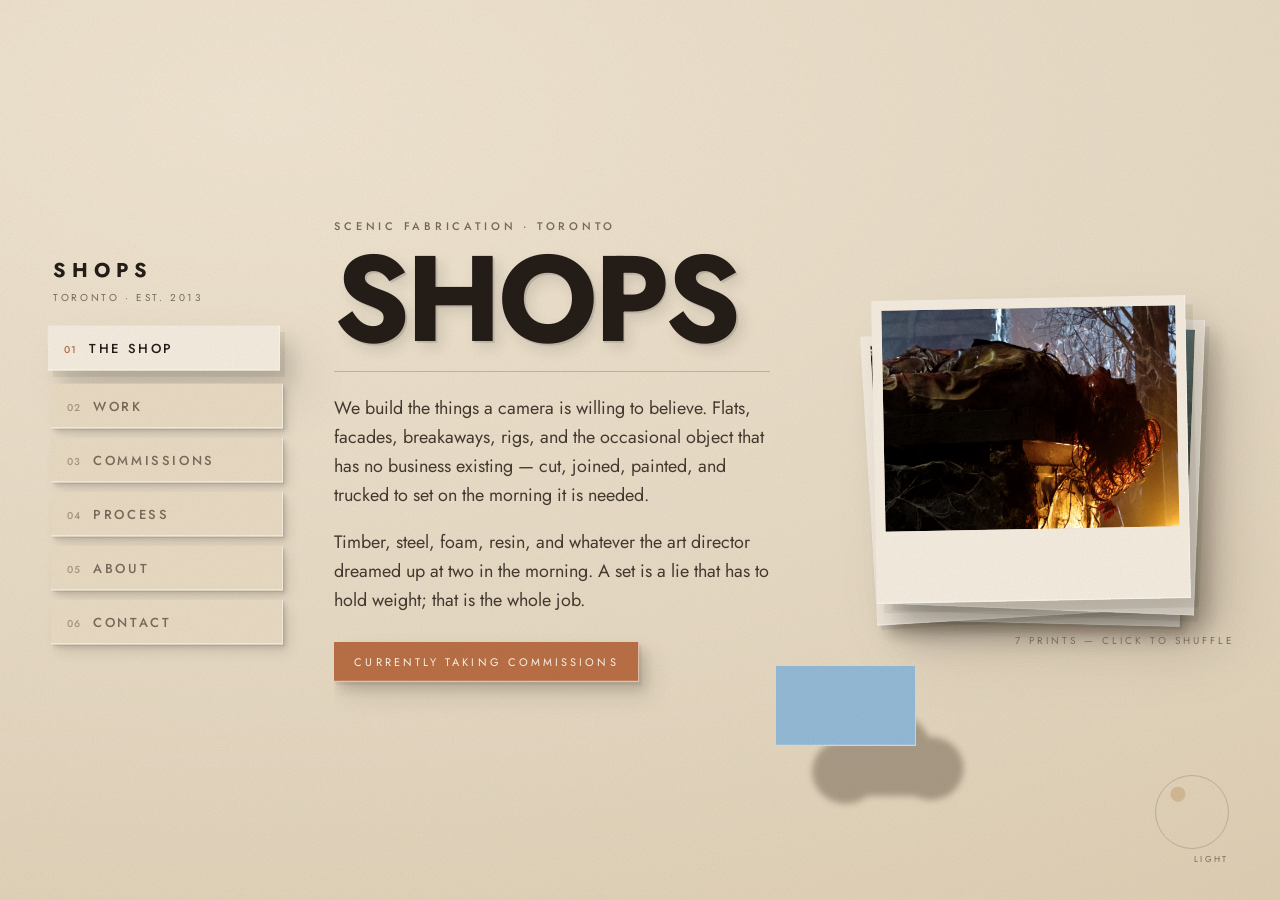
==== shops/index.html @ 45db048a "Add SHOPS studio site — surrealist cut-paper build on the crt-portfolio skeleton Same architecture a" ====
<!doctype html>
<html lang="en">
<head>
<meta charset="utf-8">
<meta name="viewport" content="width=device-width, initial-scale=1, viewport-fit=cover">
<title>SHOPS</title>
<meta name="description" content="Scenic fabrication for film, television and installation.">
<link rel="icon" href="data:image/svg+xml,%3Csvg xmlns='http://www.w3.org/2000/svg' viewBox='0 0 32 32'%3E%3Crect width='32' height='32' fill='%23e7dac4'/%3E%3Cellipse cx='19' cy='22' rx='9' ry='5' fill='%23241c17' opacity='.3'/%3E%3Crect x='6' y='8' width='16' height='11' fill='%2393b9d6'/%3E%3C/svg%3E">
<link rel="preconnect" href="https://fonts.googleapis.com">
<link rel="preconnect" href="https://fonts.gstatic.com" crossorigin>
<link href="https://fonts.googleapis.com/css2?family=Jost:ital,wght@0,300;0,400;0,500;0,600;0,700;1,400&display=swap" rel="stylesheet">
<style>
/* ─────────────────────────────────────────────────────────────
   SHOPS — cut paper, warm ground, one cool sky, and a light
   source that cannot be trusted.

   Everything here hangs off two numbers: --sun-x and --sun-y,
   a unit vector for where the light is coming from. Every
   shadow on the page is calc()'d off that pair. Each section
   declares its own sun angle; changing section tweens the
   vector, so every shadow in view swings at once. That swing
   is the transition — the composition is lit from somewhere
   new, and the paper follows.
   ───────────────────────────────────────────────────────── */

@property --sun-x { syntax: '<number>'; inherits: true; initial-value: 0.62; }
@property --sun-y { syntax: '<number>'; inherits: true; initial-value: 0.78; }

:root{
  /* ── ground: warm, earthy, opaque. Nothing here is grey. ── */
  --plaster:    #e7dac4;   /* the tabletop everything sits on */
  --plaster-lo: #dbc9ac;   /* its shaded half */
  --paper:      #f4ecdf;   /* a fresh sheet, top of the pile */
  --paper-lo:   #e8dac2;   /* an older sheet, further down */
  --sand:       #d2b993;
  --clay:       #b96f45;   /* terracotta — the working accent */
  --rust:       #8d472a;
  --umber:      #6b4a33;
  --soot:       #241c17;   /* type. warm black, never neutral */
  --soot-rgb:   36, 28, 23;
  --faded:      #7a6a5b;   /* secondary type */

  /* ── the one cool thing on the site ── */
  --sky:        #93b9d6;
  --sky-lo:     #6f9dc0;

  --display-font: 'Jost', 'Futura', 'Century Gothic', system-ui, sans-serif;
  --body-font:    'Jost', 'Futura', system-ui, sans-serif;

  --sun-x: 0.62;
  --sun-y: 0.78;
  --sun-tween: 1100ms;

  --rail-w: 232px;
  --edge: clamp(20px, 4vw, 64px);

  color-scheme: light;
}

*, *::before, *::after { box-sizing: border-box; }

html, body { height: 100%; }
body{
  margin: 0;
  font-family: var(--body-font);
  color: var(--soot);
  background: var(--plaster);
  overflow: hidden;
  -webkit-font-smoothing: antialiased;
  text-rendering: optimizeLegibility;
}

/* The ground is not flat colour — it is lit from wherever the
   sun currently is, so even the empty table turns over when a
   section changes. */
body::before{
  content:'';
  position: fixed; inset: -20%;
  background:
    radial-gradient(120% 90% at
      calc(50% - var(--sun-x) * 34%)
      calc(50% - var(--sun-y) * 34%),
      #f0e5d1 0%, var(--plaster) 46%, var(--plaster-lo) 100%);
  transition: background var(--sun-tween) cubic-bezier(.4,0,.2,1);
  z-index: 0;
}

/* Paper tooth. One turbulence, multiplied over the whole
   surface, so flat fills read as stock rather than as CSS. */
body::after{
  content:'';
  position: fixed; inset: 0;
  pointer-events: none;
  z-index: 90;
  opacity: .34;
  mix-blend-mode: multiply;
  background-image: url("data:image/svg+xml;utf8,\
<svg xmlns='http://www.w3.org/2000/svg' width='180' height='180'>\
<filter id='g'><feTurbulence type='fractalNoise' baseFrequency='.82' numOctaves='3' stitchTiles='stitch'/>\
<feColorMatrix type='saturate' values='0'/></filter>\
<rect width='180' height='180' filter='url(%23g)' opacity='.42'/></svg>");
}

/* ─────────────────────────────────────────────────────────────
   THE SHEET
   One component. A rectangle of stock with real thickness: a
   lit edge on the side facing the sun, a hard contact shadow
   where it meets the surface below, and two softer casts for
   the air between. --lift says how many sheets up it sits.
   ───────────────────────────────────────────────────────── */
.sheet{
  --lift: 2;
  --sx: var(--sun-x);
  --sy: var(--sun-y);
  position: relative;
  background: var(--paper);
  box-shadow:
    /* the lit edge — thickness of the stock, facing the light */
    inset calc(var(--sx) * -1.5px) calc(var(--sy) * -1.5px) 0 rgba(255,253,247,.62),
    /* contact: hard, no blur. This is what makes it cut, not drawn. */
    calc(var(--sx) * var(--lift) * 2px) calc(var(--sy) * var(--lift) * 2px) 0 rgba(var(--soot-rgb), .07),
    calc(var(--sx) * var(--lift) * 5px) calc(var(--sy) * var(--lift) * 5px) calc(var(--lift) * 5px) rgba(var(--soot-rgb), .15),
    calc(var(--sx) * var(--lift) * 9px) calc(var(--sy) * var(--lift) * 9px) calc(var(--lift) * 13px) rgba(var(--soot-rgb), .10);
  transition:
    transform 620ms cubic-bezier(.22,.9,.3,1),
    /* the shadow is always a beat behind the paper */
    box-shadow 620ms cubic-bezier(.22,.9,.3,1) 130ms;
}

/* Lift levels. */
.sheet.l1 { --lift: 1; }
.sheet.l3 { --lift: 3; }
.sheet.l4 { --lift: 4; }
.sheet.l6 { --lift: 6; }

/* ── The light is not consistent, and nobody mentions it. ──
   .contra is lit from behind, .cross from ninety degrees off.
   Every section carries at least one. Look straight at it and
   it is obviously wrong; look at the page and it just reads as
   depth. */
.contra { --sx: calc(var(--sun-x) * -1); --sy: calc(var(--sun-y) * -1); }
.cross  { --sx: calc(var(--sun-y) * -1); --sy: var(--sun-x); }

/* Stock variants — same cut, different paper. */
.sheet.kraft { background: var(--paper-lo); }
.sheet.card  { background: var(--sand); }
.sheet.blue  { background: var(--sky); }
.sheet.clay  { background: var(--clay); color: #fdf6ea; }
.sheet.soot  { background: var(--soot); color: var(--paper); }
.sheet.soot  { box-shadow:
    inset calc(var(--sx) * -1.5px) calc(var(--sy) * -1.5px) 0 rgba(255,253,247,.16),
    calc(var(--sx) * var(--lift) * 2px) calc(var(--sy) * var(--lift) * 2px) 0 rgba(var(--soot-rgb), .10),
    calc(var(--sx) * var(--lift) * 5px) calc(var(--sy) * var(--lift) * 5px) calc(var(--lift) * 5px) rgba(var(--soot-rgb), .20),
    calc(var(--sx) * var(--lift) * 9px) calc(var(--sy) * var(--lift) * 9px) calc(var(--lift) * 13px) rgba(var(--soot-rgb), .13); }

/* ─────────────────────────────────────────────────────────────
   TYPE — geometric, deadpan. It states things; it doesn't
   perform them. Everything structural is tracked capitals.
   ───────────────────────────────────────────────────────── */
h1, h2, h3, .display { font-family: var(--display-font); font-weight: 600; margin: 0; }
.eyebrow{
  font-size: 11px; font-weight: 500; letter-spacing: .34em;
  text-transform: uppercase; color: var(--faded);
}
.rule{ height: 1px; background: rgba(var(--soot-rgb), .22); border: 0; margin: 0; }
p { margin: 0 0 1em; line-height: 1.62; }
p:last-child { margin-bottom: 0; }
a { color: inherit; }

.plate-head{ margin-bottom: 26px; }
.plate-head h2{
  font-size: clamp(30px, 4.4vw, 56px);
  letter-spacing: -.02em; line-height: .96; margin: 6px 0 10px;
}
.plate-head .sub{ font-size: 14px; letter-spacing: .16em; text-transform: uppercase; color: var(--faded); }

/* ─────────────────────────────────────────────────────────────
   THE RAIL — navigation as a stack of index tabs down the
   left edge. Each tab is its own sheet, so the nav is made of
   the same material as the work.
   ───────────────────────────────────────────────────────── */
.rail{
  position: fixed; z-index: 40;
  left: var(--edge); top: 50%; transform: translateY(-50%);
  width: var(--rail-w);
  display: flex; flex-direction: column; gap: 9px;
}
.rail-mark{
  font-family: var(--display-font); font-weight: 700;
  font-size: 20px; letter-spacing: .3em; margin-bottom: 16px;
  padding-left: 2px;
}
.rail-mark small{
  display: block; font-size: 10px; font-weight: 400;
  letter-spacing: .26em; color: var(--faded); margin-top: 5px;
}
.tab{
  --lift: 1;
  display: flex; align-items: baseline; gap: 12px;
  padding: 13px 16px; border: 0; width: 100%;
  font: inherit; font-size: 13px; font-weight: 500;
  letter-spacing: .2em; text-transform: uppercase;
  text-align: left; cursor: pointer;
  background: var(--paper-lo); color: var(--faded);
}
.tab .n{ font-size: 10px; letter-spacing: .1em; opacity: .6; }
.tab:hover{ --lift: 2; transform: translate(calc(var(--sun-x) * -2px), calc(var(--sun-y) * -2px)); color: var(--soot); }
.tab.on{
  --lift: 4; background: var(--paper); color: var(--soot);
  transform: translate(calc(var(--sun-x) * -5px), calc(var(--sun-y) * -5px));
}
.tab.on .n{ color: var(--clay); opacity: 1; }
.tab:focus-visible{ outline: 2px solid var(--clay); outline-offset: 3px; }

/* ─────────────────────────────────────────────────────────────
   THE TABLE + PLATES
   One composition at a time. Plates stack in the same space;
   only one is on. Pieces inside fly in on a stagger and their
   shadows arrive late — for about a tenth of a second a piece
   sits on the table casting nothing at all.
   ───────────────────────────────────────────────────────── */
.table{
  position: fixed; z-index: 20;
  inset: 0 0 0 calc(var(--rail-w) + var(--edge) * 2);
  padding: var(--edge) var(--edge) var(--edge) 0;
}
.plate{
  position: absolute; inset: 0;
  padding: var(--edge) var(--edge) var(--edge) 0;
  overflow-y: auto; overflow-x: hidden;
  opacity: 0; pointer-events: none;
  scrollbar-width: thin;
  scrollbar-color: rgba(var(--soot-rgb), .28) transparent;
}
.plate.on{ opacity: 1; pointer-events: auto; }
/* An exiting plate stays visible while its pieces leave — fading
   the whole plate would cut the exit off at the first frame. */
.plate.out{ opacity: 1; pointer-events: none; }
.plate::-webkit-scrollbar{ width: 9px; }
.plate::-webkit-scrollbar-thumb{ background: rgba(var(--soot-rgb), .26); }
.plate-inner{ max-width: 1120px; padding-bottom: 40px; }
/* A composition that is meant to be looked at whole — the title
   card, the contact slate — centres in the plate instead of
   stacking from the top. */
.plate-inner.centred{
  display: flex; flex-direction: column; justify-content: center;
  min-height: 100%; padding-bottom: 0;
}

/* A piece is anything the composition is assembled from. It
   enters from an offset that alternates by index, so the
   collage rebuilds itself rather than fading up. */
.piece{
  --i: 0;
  --ox: 0px; --oy: 26px; --orot: 0deg;
  opacity: 0;
  transform: translate(var(--ox), var(--oy)) rotate(var(--orot));
  transition: opacity 520ms ease, transform 640ms cubic-bezier(.2,.86,.3,1);
}
.plate.on .piece{
  opacity: 1;
  transform: none;
  transition-delay: calc(var(--i) * 62ms + 90ms);
}
/* Exit: the pieces are blown along the current light. The
   plate leaves in the direction the sun is pointing. */
.plate.out .piece{
  opacity: 0;
  transform: translate(calc(var(--sun-x) * 70px), calc(var(--sun-y) * 70px)) rotate(calc(var(--orot) * -1));
  transition-duration: 340ms, 380ms;
  transition-delay: calc(var(--i) * 26ms);
}
.piece:nth-child(even){ --ox: -22px; --orot: .5deg; }
.piece:nth-child(3n){ --ox: 20px; --oy: 34px; --orot: -.45deg; }

/* ── The signature. A flat sky-blue rectangle whose shadow is
   a cloud. Nothing casts it; it is simply the shadow that
   rectangle has. It recurs at three sizes across the site. ── */
.cloudplate{ position: relative; display: inline-block; }
.cloudplate .face{
  position: relative; z-index: 2;
  display: block; background: var(--sky);
  box-shadow: inset calc(var(--sun-x) * -1.5px) calc(var(--sun-y) * -1.5px) 0 rgba(255,255,255,.5);
}
.cloudplate .cast{
  position: absolute; z-index: 1; inset: 0;
  opacity: .34;
  filter: blur(2.5px);
  transform: translate(calc(var(--sun-x) * 52px), calc(var(--sun-y) * 52px)) scale(1.24);
  transition: transform 700ms cubic-bezier(.22,.9,.3,1) 160ms;
}
/* The cloud is built from four opaque lobes rather than masked
   out of one shape: opaque siblings overlap without darkening
   each other, so the group blurs and fades as a single object.
   Percentages, so it scales with whatever .face is set to. */
.cloudplate .cast i{ position: absolute; display: block; background: #3a2a1c; border-radius: 50%; }
.cloudplate .cast i:nth-child(1){ left:  7%; top: 30%; width: 38%; height: 64%; }
.cloudplate .cast i:nth-child(2){ left: 27%; top:  2%; width: 48%; height: 84%; }
.cloudplate .cast i:nth-child(3){ left: 56%; top: 28%; width: 37%; height: 62%; }
.cloudplate .cast i:nth-child(4){ left: 10%; top: 50%; width: 79%; height: 36%; border-radius: 999px; }

/* ─────────────────────────────────────────────────────────────
   MOUNTED PRINTS
   Photographs are never bare — they sit on a mount with a
   border, the way a print sits on card. One grade holds every
   image in the palette so photography and paper agree.
   ───────────────────────────────────────────────────────── */
:root{ --grade: saturate(.84) contrast(1.05) sepia(.14) brightness(1.02); }
.frame{ --lift: 3; padding: 10px 10px 0; background: var(--paper); }
.frame .shot, .job .shot{
  position: relative; display: block; width: 100%;
  aspect-ratio: 4 / 3; overflow: hidden; background: var(--paper-lo);
}
.frame .shot img, .frame .shot video, .frame .shot iframe,
.job .shot img, .job .shot video, .job .shot iframe{
  width: 100%; height: 100%; object-fit: cover; display: block;
  border: 0; filter: var(--grade);
}
.frame .shot.natural{ aspect-ratio: auto; }
/* A face wants a portrait crop; 4:3 puts the lower third across
   the subject's mouth. */
.portrait .frame .shot{ aspect-ratio: 4 / 5; }
.frame .shot.natural img{ height: auto; max-height: 58vh; object-fit: contain; }
.frame .cap{
  padding: 9px 2px 10px; font-size: 10.5px; letter-spacing: .17em;
  text-transform: uppercase; color: var(--faded);
}
.frame .shot .none, .job .shot .none{
  position: absolute; inset: 0; display: grid; place-items: center;
  font-size: 10px; letter-spacing: .3em; color: var(--faded);
  background: repeating-linear-gradient(45deg, var(--paper-lo) 0 9px, var(--sand) 9px 18px);
}

/* ─────────────────────────────────────────────────────────────
   CH 01 — THE TITLE PLATE
   Name on the left, a pile of prints on the right, and one
   rectangle of sky with a cloud for a shadow.
   ───────────────────────────────────────────────────────── */
.title-plate{ display: grid; grid-template-columns: 1.05fr .95fr; gap: clamp(28px, 5vw, 72px); align-items: center; min-height: 100%; }
.title-copy{ max-width: 34em; }
.bigname{
  font-size: clamp(52px, 9.5vw, 132px);
  line-height: .84; letter-spacing: -.035em; font-weight: 700;
  margin: 14px 0 20px;
  /* type is printed, not floating: it carries the same light */
  text-shadow:
    calc(var(--sun-x) * 3px) calc(var(--sun-y) * 3px) 0 rgba(var(--soot-rgb), .13),
    calc(var(--sun-x) * 9px) calc(var(--sun-y) * 9px) 14px rgba(var(--soot-rgb), .12);
  transition: text-shadow var(--sun-tween) cubic-bezier(.4,0,.2,1);
}
.title-copy .lede{ font-size: clamp(15px, 1.5vw, 18px); color: #453a30; }
.title-strip{ display: inline-block; margin-top: 26px; padding: 12px 20px; font-size: 11px; letter-spacing: .28em; text-transform: uppercase; }

/* The pile: prints dropped on the table, squared up by hand
   and not quite square. Top one is the one you're looking at. */
.pile{ position: relative; aspect-ratio: 4 / 3.4; width: 100%; max-width: 560px; margin-left: auto; }
.print{
  position: absolute; inset: 0; cursor: pointer;
  transition: transform 720ms cubic-bezier(.24,.9,.3,1),
              opacity 420ms ease,
              box-shadow 720ms cubic-bezier(.24,.9,.3,1) 150ms;
}
.print[data-slot="0"]{ --lift: 6; transform: rotate(-1.1deg); z-index: 4; }
.print[data-slot="1"]{ --lift: 4; transform: rotate(2.2deg) translate(16px, 12px) scale(.975); z-index: 3; }
.print[data-slot="2"]{ --lift: 3; transform: rotate(-3.4deg) translate(-14px, 22px) scale(.955); z-index: 2; }
.print[data-slot="3"]{ --lift: 2; transform: rotate(1.4deg) translate(6px, 32px) scale(.935); z-index: 1; }
.print[data-slot="x"]{ --lift: 1; transform: rotate(0deg) translateY(40px) scale(.92); opacity: 0; z-index: 0; pointer-events: none; }
.print[data-slot="0"]:hover{ transform: rotate(-1.1deg) translate(calc(var(--sun-x) * -7px), calc(var(--sun-y) * -7px)); }
.pile-count{
  position: absolute; right: -6px; bottom: -30px; z-index: 5;
  font-size: 10px; letter-spacing: .3em; color: var(--faded);
}
/* Sat over the pile the cloud had nowhere to fall — the joke
   only works on open ground, where the whole silhouette shows. */
.cloud-sig{ position: absolute; z-index: 6; left: -58px; bottom: -128px; }
.cloud-sig .face{ width: 140px; height: 80px; }
.cloud-sig .cast{ transform: translate(calc(var(--sun-x) * 68px), calc(var(--sun-y) * 68px)) scale(1.26); }

/* ─────────────────────────────────────────────────────────────
   WORK — a contact sheet of jobs.
   ───────────────────────────────────────────────────────── */
.filters{ display: flex; flex-wrap: wrap; gap: 8px; margin-bottom: 26px; }
.chip{
  --lift: 1; border: 0; padding: 9px 15px; cursor: pointer;
  font: inherit; font-size: 10.5px; letter-spacing: .2em; text-transform: uppercase;
  background: var(--paper-lo); color: var(--faded);
}
.chip:hover{ --lift: 2; color: var(--soot); }
.chip.on{ --lift: 3; background: var(--clay); color: #fdf4e8; transform: translate(calc(var(--sun-x) * -3px), calc(var(--sun-y) * -3px)); }
.chip:focus-visible{ outline: 2px solid var(--clay); outline-offset: 3px; }

.jobs{ display: grid; grid-template-columns: repeat(auto-fill, minmax(258px, 1fr)); gap: clamp(20px, 2.6vw, 34px); }
.job{ --lift: 3; padding: 10px 10px 0; background: var(--paper); text-align: left; border: 0; font: inherit; color: inherit; cursor: pointer; display: block; width: 100%; }
.job[data-flat="1"]{ cursor: default; }
.job:hover{ --lift: 6; transform: translate(calc(var(--sun-x) * -8px), calc(var(--sun-y) * -8px)); }
.job:focus-visible{ outline: 2px solid var(--clay); outline-offset: 4px; }
.job .meta{ padding: 11px 2px 14px; }
.job .jt{ font-family: var(--display-font); font-weight: 600; font-size: 15.5px; line-height: 1.2; }
.job .jr{ margin-top: 6px; font-size: 10.5px; letter-spacing: .18em; text-transform: uppercase; color: var(--faded); }
.job .jy{ color: var(--clay); }
.job .open{
  display: block; margin-top: 9px; font-size: 9.5px; letter-spacing: .26em;
  text-transform: uppercase; color: var(--clay); opacity: 0;
  transition: opacity 240ms ease;
}
.job:hover .open, .job:focus-visible .open{ opacity: 1; }

/* ── Detail: one job lifted clean off the pile. ── */
.lift{
  position: fixed; inset: 0; z-index: 70;
  display: grid; place-items: center; padding: clamp(14px, 3vw, 44px);
  background: rgba(58, 42, 30, .42);
  backdrop-filter: blur(3px);
  opacity: 0; pointer-events: none; transition: opacity 300ms ease;
}
.lift.open{ opacity: 1; pointer-events: auto; }
.lift-sheet{
  --lift: 6; width: min(880px, 100%); max-height: 100%;
  overflow-y: auto; padding: clamp(22px, 3vw, 40px);
  transform: translateY(26px) scale(.985);
  transition: transform 420ms cubic-bezier(.2,.86,.3,1);
}
.lift.open .lift-sheet{ transform: none; }
.lift-close{
  position: sticky; top: 0; float: right; margin: -8px -8px 0 0;
  border: 0; background: none; cursor: pointer; font: inherit;
  font-size: 10px; letter-spacing: .26em; color: var(--faded); padding: 6px;
}
.lift-close:hover{ color: var(--rust); }
.lift-sheet h3{ font-size: clamp(22px, 2.7vw, 32px); letter-spacing: -.015em; margin: 2px 0 14px; }
.gal{ position: relative; margin: 20px 0 24px; }
.gal-nav{ position: absolute; inset: 0; display: flex; z-index: 3; }
.gal-nav button{ flex: 1; border: 0; background: none; cursor: pointer; font: inherit; font-size: 10px; letter-spacing: .24em; color: #fff; opacity: 0; transition: opacity 200ms ease; text-shadow: 0 1px 6px rgba(0,0,0,.6); }
.gal:hover .gal-nav button{ opacity: .85; }
.gal-nav button:first-child{ flex: 0 0 34%; }
.gal-count{ position: absolute; right: 12px; bottom: 12px; z-index: 4; font-size: 10px; letter-spacing: .2em; color: #fff; text-shadow: 0 1px 6px rgba(0,0,0,.7); }

/* ── The slate: label / value rows. Shared by job detail,
   about, and contact, so facts look the same everywhere. ── */
.slate{ display: grid; grid-template-columns: auto 1fr; gap: 0 22px; margin: 18px 0; }
.slate dt{ font-size: 10px; letter-spacing: .24em; text-transform: uppercase; color: var(--faded); padding: 9px 0; border-top: 1px solid rgba(var(--soot-rgb), .14); }
.slate dd{ margin: 0; padding: 9px 0; font-size: 14px; border-top: 1px solid rgba(var(--soot-rgb), .14); }
.body-copy{ max-width: 40em; font-size: 15px; }

/* ─────────────────────────────────────────────────────────────
   COMMISSIONS — what you can ask the shop for.
   ───────────────────────────────────────────────────────── */
.offers{ display: grid; gap: 16px; }
.offer{ --lift: 2; display: grid; grid-template-columns: 62px 1fr auto; gap: 0 24px; padding: 24px 26px; align-items: start; }
.offer:hover{ --lift: 4; transform: translate(calc(var(--sun-x) * -5px), calc(var(--sun-y) * -5px)); }
.offer .num{ font-family: var(--display-font); font-size: 30px; font-weight: 300; color: var(--clay); line-height: 1; }
.offer h3{ font-size: 20px; letter-spacing: -.01em; margin-bottom: 8px; }
.offer .blurb{ font-size: 14.5px; color: #4b3f34; max-width: 46em; }
.offer .points{ list-style: none; margin: 14px 0 0; padding: 0; display: flex; flex-wrap: wrap; gap: 7px; }
.offer .points li{ font-size: 10px; letter-spacing: .18em; text-transform: uppercase; color: var(--faded); background: var(--paper-lo); padding: 6px 11px; }
.offer .lead-t{ font-size: 10px; letter-spacing: .2em; text-transform: uppercase; color: var(--faded); text-align: right; white-space: nowrap; }
.offers-note{ margin-top: 26px; padding: 20px 24px; font-size: 13.5px; }

/* ─────────────────────────────────────────────────────────────
   PROCESS — stages, laid out as a strip of cards that steps
   down the page. Even-numbered stages are lit from the wrong
   side; the sequence disagrees with itself about the time of
   day.
   ───────────────────────────────────────────────────────── */
.steps{ display: grid; gap: clamp(22px, 3vw, 40px); }
.step{ display: grid; grid-template-columns: 1fr 1fr; gap: clamp(20px, 3vw, 44px); align-items: center; }
.step:nth-child(even) .step-copy{ order: 2; }
.step-copy .n{ font-family: var(--display-font); font-size: 13px; letter-spacing: .3em; color: var(--clay); }
.step-copy h3{ font-size: clamp(21px, 2.4vw, 30px); letter-spacing: -.015em; margin: 10px 0 12px; }
.step-copy p{ font-size: 14.5px; color: #4b3f34; max-width: 34em; }

/* ─────────────────────────────────────────────────────────────
   ABOUT + CONTACT
   ───────────────────────────────────────────────────────── */
.about-plate{ display: grid; grid-template-columns: minmax(240px, .8fr) 1.2fr; gap: clamp(28px, 4vw, 60px); align-items: start; }
.portrait{ position: relative; }
.lower-third{
  position: absolute; left: 10px; right: 10px; bottom: 54px; z-index: 3;
  padding: 12px 16px; background: rgba(36,28,23,.86); color: var(--paper);
  border-left: 3px solid var(--clay);
}
.lower-third .nm{ font-family: var(--display-font); font-weight: 600; font-size: 17px; letter-spacing: .02em; }
.lower-third .rl{ font-size: 10px; letter-spacing: .24em; text-transform: uppercase; opacity: .75; margin-top: 4px; }

.contact-plate{ min-height: 100%; display: flex; flex-direction: column; justify-content: center; max-width: 780px; }
.card-rows{ margin: 26px 0 0; padding: 8px 30px 22px; }
.crow{ display: grid; grid-template-columns: 110px 1fr; gap: 20px; align-items: baseline; padding: 20px 0; border-bottom: 1px solid rgba(var(--soot-rgb), .14); text-decoration: none; }
.crow:last-child{ border-bottom: 0; }
.crow .k{ font-size: 10px; letter-spacing: .26em; text-transform: uppercase; color: var(--faded); }
.crow .v{ font-family: var(--display-font); font-size: clamp(19px, 2.4vw, 29px); letter-spacing: -.01em; }
a.crow:hover .v{ color: var(--rust); }
a.crow:hover .v::after{ content: ''; display: block; height: 2px; background: var(--clay); margin-top: 5px; }
.contact-note{ margin-top: 26px; font-size: 11px; letter-spacing: .24em; text-transform: uppercase; color: var(--faded); }

/* Free-form blocks (custom sections). */
.block-text{ padding: 26px 30px; max-width: 46em; font-size: 15px; }
.block-img{ max-width: 700px; }

/* ─────────────────────────────────────────────────────────────
   THE SUNMARK
   A paper disc in the corner sitting where the light is
   coming from. It is the only object on the site that casts
   no shadow at all.
   ───────────────────────────────────────────────────────── */
.sunmark{
  position: fixed; z-index: 45; right: var(--edge); bottom: var(--edge);
  width: 74px; height: 74px; pointer-events: none;
  display: grid; place-items: center;
}
.sunmark .disc{
  width: 15px; height: 15px; border-radius: 50%; background: var(--sand);
  transform: translate(calc(var(--sun-x) * -22px), calc(var(--sun-y) * -22px));
  transition: transform var(--sun-tween) cubic-bezier(.4,0,.2,1);
}
.sunmark .ring{ position: absolute; inset: 0; border: 1px solid rgba(var(--soot-rgb), .18); border-radius: 50%; }
.sunmark .lbl{ position: absolute; bottom: -16px; right: 0; font-size: 8.5px; letter-spacing: .28em; color: var(--faded); }

/* ─────────────────────────────────────────────────────────────
   SMALLER TABLES
   Below 980px the rail lies down along the top and the plates
   take the full width. Below 620px the compositions unstack
   into single columns — a collage that needs two columns is
   not a collage on a phone.
   ───────────────────────────────────────────────────────── */
@media (max-width: 980px){
  :root{ --rail-w: 0px; }
  .rail{
    position: fixed; left: 0; right: 0; top: 0; transform: none;
    width: auto; flex-direction: row; gap: 6px;
    padding: 12px var(--edge); overflow-x: auto;
    background: linear-gradient(var(--plaster) 62%, rgba(231,218,196,0));
    align-items: center;
  }
  .rail-mark{ margin: 0 18px 0 0; font-size: 15px; white-space: nowrap; }
  .rail-mark small{ display: none; }
  .tab{ width: auto; white-space: nowrap; padding: 10px 14px; font-size: 11px; }
  .table{ inset: 74px 0 0 0; padding: 0; }
  /* .plate is absolutely positioned, so it sits inside .table's
     padding box and has to carry its own gutters here. */
  .plate{ padding: 12px var(--edge) 0; }
  .title-plate, .about-plate, .step{ grid-template-columns: 1fr; }
  .step:nth-child(even) .step-copy{ order: 0; }
  .pile{ margin: 30px auto 44px; }
  .cloud-sig{ left: -6px; bottom: -96px; }
  .cloud-sig .face{ width: 104px; height: 60px; }
  .sunmark{ display: none; }
}
@media (max-width: 620px){
  .offer{ grid-template-columns: 1fr; gap: 12px; }
  .offer .lead-t{ text-align: left; }
  .crow{ grid-template-columns: 1fr; gap: 5px; }
  .jobs{ grid-template-columns: 1fr 1fr; gap: 14px; }
  .job .jt{ font-size: 13.5px; }
}

/* Reduced motion: the paper stops flying, the sun stops
   travelling, the shadows stop arriving late. The material
   stays — depth was never the animation. */
@media (prefers-reduced-motion: reduce){
  *, *::before, *::after{
    transition-duration: 1ms !important;
    transition-delay: 0ms !important;
    animation-duration: 1ms !important;
  }
  .piece{ opacity: 1; transform: none; }
}
</style>
</head>
<body>

<nav class="rail" id="rail" aria-label="Sections"></nav>

<main class="table" id="table"></main>

<div class="sunmark" aria-hidden="true">
  <span class="ring"></span><span class="disc"></span><span class="lbl">LIGHT</span>
</div>

<div class="lift" id="lift" role="dialog" aria-modal="true" aria-label="Job detail" hidden>
  <div class="sheet lift-sheet" id="liftSheet"></div>
</div>

<noscript style="position:fixed;inset:0;display:grid;place-items:center;padding:40px;font-family:Jost,sans-serif;">
  This site assembles itself in the browser. Please enable JavaScript.
</noscript>

<script>
/* ═════════════════════════════════════════════════════════════
   SHOPS — the assembler.

   The page has no markup of its own worth speaking of. It
   fetches content.json, builds one plate per section, and
   hands each plate to a renderer keyed on its type. Adding a
   section type means one function here and one editor in
   admin.html — nothing else.
   ═════════════════════════════════════════════════════════ */

const $  = (id) => document.getElementById(id);
const esc = (s) => String(s == null ? '' : s)
  .replace(/&/g, '&amp;').replace(/</g, '&lt;').replace(/>/g, '&gt;')
  .replace(/"/g, '&quot;').replace(/'/g, '&#39;');

const REDUCED = matchMedia('(prefers-reduced-motion: reduce)').matches;

/* ── The light ────────────────────────────────────────────────
   `sun` is the angle the shadows fall, in degrees clockwise
   from straight down. 0 drops them below an object, 90 throws
   them to the right. Sections each declare one; tweening
   between them is the transition. */
const DEFAULT_SUN = 38;
function setSun(deg){
  const t = (Number.isFinite(+deg) ? +deg : DEFAULT_SUN) * Math.PI / 180;
  const r = document.documentElement.style;
  r.setProperty('--sun-x', Math.sin(t).toFixed(4));
  r.setProperty('--sun-y', Math.cos(t).toFixed(4));
}

/* ── Media ───────────────────────────────────────────────────
   A src is a local file, an mp4, or a video URL. One function
   decides which, everywhere. */
function mediaHtml(src){
  const s = String(src || '');
  let m = s.match(/(?:youtube\.com\/(?:watch\?v=|shorts\/|embed\/)|youtu\.be\/)([\w-]+)/);
  if (m) return `<iframe src="https://www.youtube-nocookie.com/embed/${esc(m[1])}" allowfullscreen loading="lazy" title="Video"></iframe>`;
  m = s.match(/vimeo\.com\/(?:video\/)?(\d+)/);
  if (m) return `<iframe src="https://player.vimeo.com/video/${esc(m[1])}" allowfullscreen loading="lazy" title="Video"></iframe>`;
  if (/\.(mp4|webm|m4v)(\?|#|$)/i.test(s)) return `<video src="${esc(s)}" muted loop autoplay playsinline></video>`;
  return `<img src="${esc(s)}" alt="" loading="lazy">`;
}
function frameHtml(item, opts = {}){
  const it = item || {};
  const cls = ['sheet', 'frame', opts.cls].filter(Boolean).join(' ');
  /* Only a still can keep its own crop. A player with no aspect
     ratio collapses to nothing, so video always takes the frame. */
  const still = !/(?:youtube|youtu\.be|vimeo)|\.(?:mp4|webm|m4v)(?:\?|#|$)/i.test(String(it.src || ''));
  const shot = ['shot', opts.natural && still ? 'natural' : ''].filter(Boolean).join(' ');
  return `<figure class="${cls}" style="${opts.style || ''}">
    <div class="${shot}">${it.src ? mediaHtml(it.src) : '<span class="none">NOTHING HERE YET</span>'}</div>
    ${it.caption ? `<figcaption class="cap">${esc(it.caption)}</figcaption>` : '<div class="cap"></div>'}
  </figure>`;
}
function slateHtml(rows){
  const list = (rows || []).filter(r => r && (r.k || r.v));
  if (!list.length) return '';
  return `<dl class="slate">${list.map(r =>
    `<dt>${esc(r.k)}</dt><dd>${esc(r.v)}</dd>`).join('')}</dl>`;
}
function paras(arr){
  return (arr || []).filter(Boolean).map(p => `<p>${esc(p)}</p>`).join('');
}
function headHtml(sec, n){
  return `<header class="plate-head piece">
    <div class="eyebrow">${esc(String(n).padStart(2, '0'))} — ${esc(sec.label || '')}</div>
    <h2>${esc(sec.title || sec.label || '')}</h2>
    ${sec.sub ? `<div class="sub">${esc(sec.sub)}</div>` : ''}
  </header>`;
}
const cloudHtml = (cls) =>
  `<span class="cloudplate ${cls || ''}">
     <span class="cast"><i></i><i></i><i></i><i></i></span>
     <span class="face"></span>
   </span>`;

/* ── Renderers ─────────────────────────────────────────────── */
const RENDER = {};

RENDER.title = (sec) => {
  const prints = (sec.plates || []).filter(p => p && p.src);
  return `<div class="title-plate">
    <div class="title-copy">
      <div class="piece">
        ${sec.eyebrow ? `<div class="eyebrow">${esc(sec.eyebrow)}</div>` : ''}
        <h1 class="bigname">${esc(sec.name || 'SHOPS')}</h1>
        <hr class="rule">
      </div>
      <div class="piece lede body-copy" style="margin-top:22px">${paras(sec.paragraphs)}</div>
      ${sec.tagline ? `<div class="piece"><span class="sheet clay title-strip">${esc(sec.tagline)}</span></div>` : ''}
    </div>
    <div class="piece">
      <div class="pile" id="pile">
        ${cloudHtml('cloud-sig')}
        ${prints.map((p, i) => `<figure class="sheet frame print" data-slot="${i < 4 ? i : 'x'}" data-idx="${i}">
            <div class="shot">${mediaHtml(p.src)}</div>
            <figcaption class="cap">${esc(p.caption || '')}</figcaption>
          </figure>`).join('')}
        ${prints.length > 1 ? `<div class="pile-count">${prints.length} PRINTS — CLICK TO SHUFFLE</div>` : ''}
      </div>
    </div>
  </div>`;
};

RENDER.work = (sec, n) => {
  const items = sec.items || [];
  const kinds = [...new Set(items.map(i => (i.kind || '').trim()).filter(Boolean))];
  return `${headHtml(sec, n)}
    ${kinds.length > 1 ? `<div class="filters piece" id="filters">
      <button class="sheet chip on" data-kind="">ALL</button>
      ${kinds.map(k => `<button class="sheet chip" data-kind="${esc(k)}">${esc(k)}</button>`).join('')}
    </div>` : ''}
    <div class="jobs" id="jobs">${items.map(jobHtml).join('')}</div>`;
};
function jobHtml(job, i){
  const deep = !!(job.writeup || (job.gallery || []).length);
  const bits = [job.role, job.year].filter(Boolean).map(esc);
  return `<div class="piece" data-kind="${esc(job.kind || '')}">
    <button class="sheet job" data-job="${i}" data-flat="${deep ? 0 : 1}"${deep ? '' : ' tabindex="-1"'}>
      <div class="shot">${job.image ? mediaHtml(job.image) : '<span class="none">NOTHING HERE YET</span>'}</div>
      <div class="meta">
        <div class="jt">${esc(job.title || 'Untitled')}</div>
        <div class="jr">${bits.length ? bits[0] : ''}${job.year ? ` · <span class="jy">${esc(job.year)}</span>` : ''}</div>
        ${deep ? '<span class="open">Lift this one off the pile →</span>' : ''}
      </div>
    </button>
  </div>`;
}

RENDER.services = (sec, n) => `${headHtml(sec, n)}
  <div class="offers">
    ${(sec.items || []).map((o, i) => `<div class="piece"><article class="sheet offer">
      <div class="num">${String(i + 1).padStart(2, '0')}</div>
      <div>
        <h3>${esc(o.title || '')}</h3>
        <div class="blurb">${esc(o.blurb || '')}</div>
        ${(o.points || []).length ? `<ul class="points">${o.points.map(p => `<li>${esc(p)}</li>`).join('')}</ul>` : ''}
      </div>
      <div class="lead-t">${esc(o.lead || '')}</div>
    </article></div>`).join('')}
  </div>
  ${sec.note ? `<div class="piece"><div class="sheet kraft offers-note contra">${esc(sec.note)}</div></div>` : ''}`;

RENDER.process = (sec, n) => `${headHtml(sec, n)}
  <div class="steps">
    ${(sec.steps || []).map((s, i) => `<div class="piece step">
      <div class="step-copy">
        <div class="n">STAGE ${String(i + 1).padStart(2, '0')}</div>
        <h3>${esc(s.title || '')}</h3>
        <p>${esc(s.text || '')}</p>
      </div>
      ${frameHtml(s, { cls: i % 2 ? 'cross' : '' })}
    </div>`).join('')}
  </div>`;

RENDER.about = (sec, n) => `${headHtml(sec, n)}
  <div class="about-plate">
    <div class="piece portrait">
      ${frameHtml(sec.portrait || {}, { cls: 'l4' })}
      ${sec.name ? `<div class="lower-third">
        <div class="nm">${esc(sec.name)}</div>
        ${sec.role ? `<div class="rl">${esc(sec.role)}</div>` : ''}
      </div>` : ''}
    </div>
    <div>
      <div class="piece">${slateHtml(sec.facts)}</div>
      <div class="piece body-copy">${paras(sec.paragraphs)}</div>
    </div>
  </div>`;

RENDER.contact = (sec, n) => `<div class="contact-plate">
    ${headHtml(sec, n)}
    <div class="piece"><div class="sheet card-rows l4">
      ${(sec.rows || []).map(r => {
        const inner = `<span class="k">${esc(r.k)}</span><span class="v">${esc(r.label)}</span>`;
        return r.href ? `<a class="crow" href="${esc(r.href)}">${inner}</a>` : `<div class="crow">${inner}</div>`;
      }).join('')}
    </div></div>
    ${slateHtml(sec.meta) ? `<div class="piece" style="max-width:420px">${slateHtml(sec.meta)}</div>` : ''}
    ${sec.note ? `<div class="piece contact-note">${esc(sec.note)}</div>` : ''}
  </div>`;

RENDER.custom = (sec, n) => `${headHtml(sec, n)}
  ${(sec.blocks || []).map(b => {
    if (b.kind === 'text')  return `<div class="piece"><div class="sheet block-text">${paras(String(b.text || '').split(/\n{2,}/))}</div></div>`;
    if (b.kind === 'image' || b.kind === 'video') return `<div class="piece block-img">${frameHtml(b, { natural: b.kind === 'image' })}</div>`;
    return '';
  }).join('')}`;

/* ═════════════════════════════════════════════════════════════
   THE DRIVER
   ═════════════════════════════════════════════════════════ */
let content = null, sections = [], plates = [], cur = -1, jobsOf = [];

const slug = (s) => String(s || '').toLowerCase().replace(/[^a-z0-9]+/g, '-').replace(/^-|-$/g, '');

async function boot(){
  try {
    const res = await fetch('content.json', { cache: 'no-store' });
    if (!res.ok) throw new Error('HTTP ' + res.status);
    content = await res.json();
  } catch (err) {
    $('table').innerHTML = `<div class="plate on"><div class="sheet block-text" style="margin-top:40px">
      <p><strong>Could not load content.json.</strong></p>
      <p>Serve the folder over HTTP rather than opening the file directly —
      <code>python3 -m http.server</code> in this directory, then visit
      <code>localhost:8000</code>.</p>
      <p style="color:#7a6a5b">${esc(err.message)}</p></div></div>`;
    return;
  }

  sections = (content.sections || []).filter(s => s && RENDER[s.type]);
  document.title = content.site?.title || 'SHOPS';

  /* rail */
  $('rail').innerHTML = `<div class="rail-mark">${esc(content.site?.mark || 'SHOPS')}
      <small>${esc(content.site?.markSub || '')}</small></div>` +
    sections.map((s, i) => `<button class="sheet tab" data-go="${i}">
      <span class="n">${String(i + 1).padStart(2, '0')}</span>
      <span>${esc(s.label || 'SECTION')}</span></button>`).join('');
  $('rail').addEventListener('click', (e) => {
    const b = e.target.closest('[data-go]');
    if (b) go(+b.dataset.go);
  });

  /* plates */
  $('table').innerHTML = sections.map((s, i) =>
    `<section class="plate" data-i="${i}" aria-label="${esc(s.label || '')}">
       <div class="plate-inner${s.type === 'title' || s.type === 'contact' ? ' centred' : ''}">${RENDER[s.type](s, i + 1)}</div>
     </section>`).join('');
  plates = [...document.querySelectorAll('.plate')];
  plates.forEach(number);

  /* deep link: #work lands on that section */
  const want = sections.findIndex(s => slug(s.label) === location.hash.slice(1));
  go(want >= 0 ? want : 0, { instant: true });
}

/* Give every piece its place in the queue, so a composition
   assembles in reading order instead of all at once. */
function number(plate){
  [...plate.querySelectorAll('.piece')].forEach((el, i) => el.style.setProperty('--i', i));
}

function go(i, { instant } = {}){
  if (i === cur || i < 0 || i >= plates.length) return;
  const prev = cur >= 0 ? plates[cur] : null;
  const next = plates[i];

  setSun(sections[i].sun);          /* the light moves first */
  cur = i;
  history.replaceState(null, '', '#' + slug(sections[i].label));
  [...$('rail').querySelectorAll('.tab')].forEach((t, n) => t.classList.toggle('on', n === i));

  const land = () => {
    if (prev) prev.classList.remove('out');
    next.scrollTop = 0;
    number(next);
    next.classList.add('on');
    startPile(next);
  };

  if (prev) {
    prev.classList.remove('on');
    prev.classList.add('out');                     /* pieces blow away along the light */
    setTimeout(land, REDUCED || instant ? 0 : 360);
  } else {
    land();
  }
}

/* ── The pile of prints on the title plate ────────────────────
   Slots 0–3 are the visible stack; everything else waits
   underneath. Advancing sends the top print to the back. */
let pileTimer = null, pileOrder = [];
function startPile(plate){
  clearInterval(pileTimer);
  const pile = plate.querySelector('.pile');
  if (!pile) return;
  const prints = [...pile.querySelectorAll('.print')];
  if (prints.length < 2) return;
  pileOrder = prints.map((_, i) => i);
  const paint = () => prints.forEach((p, i) => {
    const slot = pileOrder.indexOf(i);
    p.dataset.slot = slot < 4 ? slot : 'x';
  });
  const advance = () => { pileOrder.push(pileOrder.shift()); paint(); };
  pile.onclick = (e) => { if (e.target.closest('.print')) { advance(); reset(); } };
  const reset = () => {
    clearInterval(pileTimer);
    if (!REDUCED) pileTimer = setInterval(advance, 5200);
  };
  paint(); reset();
}

/* ── Work filters ─────────────────────────────────────────── */
document.addEventListener('click', (e) => {
  const chip = e.target.closest('.chip');
  if (!chip) return;
  const bar = chip.closest('.filters');
  const plate = chip.closest('.plate');
  [...bar.querySelectorAll('.chip')].forEach(c => c.classList.toggle('on', c === chip));
  const kind = chip.dataset.kind;
  const cells = [...plate.querySelectorAll('.jobs .piece')];
  cells.forEach(c => { c.hidden = !!kind && c.dataset.kind !== kind; });
  /* re-queue the survivors so the grid rebuilds in order */
  const shown = cells.filter(c => !c.hidden);
  shown.forEach((c, i) => { c.style.setProperty('--i', i); c.classList.remove('piece'); });
  void plate.offsetWidth;
  shown.forEach(c => c.classList.add('piece'));
});

/* ── Lifting a job off the pile ───────────────────────────── */
let galIdx = 0, galItems = [];
document.addEventListener('click', (e) => {
  const btn = e.target.closest('.job');
  if (!btn || btn.dataset.flat === '1') return;
  const plate = btn.closest('.plate');
  const sec = sections[+plate.dataset.i];
  openLift((sec.items || [])[+btn.dataset.job]);
});

function openLift(job){
  if (!job) return;
  galItems = (job.gallery || []).filter(g => g && g.src);
  galIdx = 0;
  const facts = [
    ...(job.role ? [{ k: 'ROLE', v: job.role }] : []),
    ...(job.kind ? [{ k: 'TYPE', v: job.kind }] : []),
    ...(job.year ? [{ k: 'YEAR', v: job.year }] : []),
    ...(job.client ? [{ k: 'CLIENT', v: job.client }] : []),
    ...(job.meta || [])
  ];
  $('liftSheet').innerHTML = `
    <button class="lift-close" id="liftClose">CLOSE ✕</button>
    <div class="eyebrow">${esc(job.kind || 'WORK')}</div>
    <h3>${esc(job.title || '')}</h3>
    ${slateHtml(facts)}
    ${galItems.length ? `<div class="gal" id="gal">
      ${frameHtml(galItems[0], { natural: true, cls: 'l4' })}
      ${galItems.length > 1 ? `<div class="gal-nav">
        <button data-step="-1" aria-label="Previous">◀</button>
        <button data-step="1" aria-label="Next">▶</button>
      </div><div class="gal-count">1 / ${galItems.length}</div>` : ''}
    </div>` : ''}
    ${job.writeup ? `<div class="body-copy">${paras(String(job.writeup).split(/\n{2,}/))}</div>` : ''}`;
  const lift = $('lift');
  lift.hidden = false;
  requestAnimationFrame(() => lift.classList.add('open'));
  $('liftClose').focus();
}
function galGo(step){
  if (galItems.length < 2) return;
  galIdx = (galIdx + step + galItems.length) % galItems.length;
  const gal = $('gal');
  gal.querySelector('.frame').outerHTML = frameHtml(galItems[galIdx], { natural: true, cls: 'l4' });
  gal.querySelector('.gal-count').textContent = `${galIdx + 1} / ${galItems.length}`;
}
function closeLift(){
  const lift = $('lift');
  lift.classList.remove('open');
  setTimeout(() => { lift.hidden = true; $('liftSheet').innerHTML = ''; }, REDUCED ? 0 : 300);
}
$('lift').addEventListener('click', (e) => {
  if (e.target.id === 'lift') return closeLift();
  if (e.target.closest('#liftClose')) return closeLift();
  const step = e.target.closest('[data-step]');
  if (step) galGo(+step.dataset.step);
});

/* ── Keys. Arrows walk the sections; while a job is lifted
   they walk its gallery instead. ──────────────────────────── */
addEventListener('keydown', (e) => {
  const lifted = !$('lift').hidden;
  if (lifted) {
    if (e.key === 'Escape') closeLift();
    if (e.key === 'ArrowLeft') galGo(-1);
    if (e.key === 'ArrowRight') galGo(1);
    return;
  }
  if (e.target.matches('input, textarea')) return;
  if (e.key === 'ArrowRight' || e.key === 'ArrowDown') { go(cur + 1); e.preventDefault(); }
  if (e.key === 'ArrowLeft'  || e.key === 'ArrowUp')   { go(cur - 1); e.preventDefault(); }
  if (/^[1-9]$/.test(e.key)) go(+e.key - 1);
});

setSun(DEFAULT_SUN);
boot();
</script>
</body>
</html>
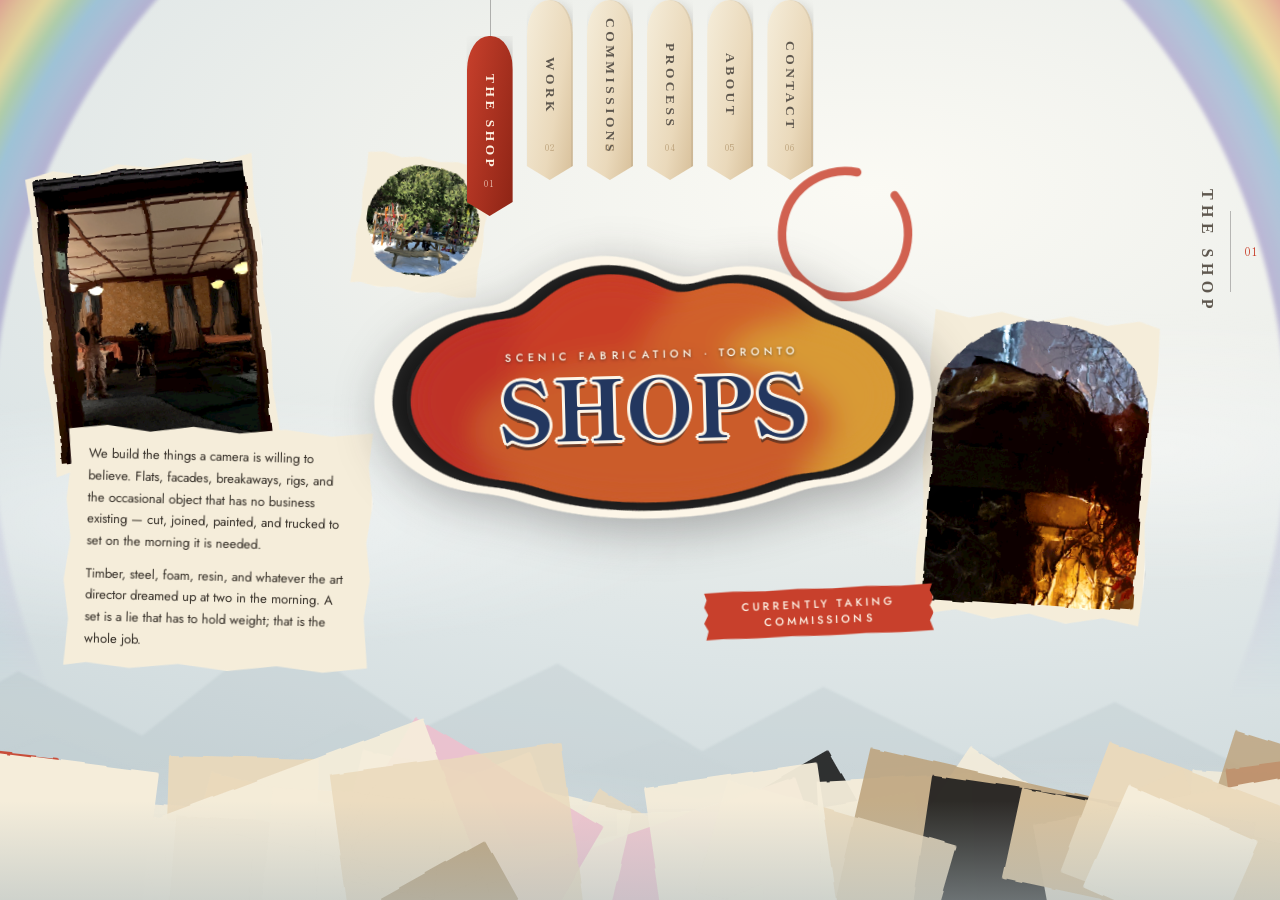
==== commit c47c208d: "Rebuild the site around a pile of scraps instead of a grid of cards The old build read as a scrapboo" ====
--- a/shops/index.html
+++ b/shops/index.html
@@ -5,932 +5,1040 @@
 <meta name="viewport" content="width=device-width, initial-scale=1, viewport-fit=cover">
 <title>SHOPS</title>
 <meta name="description" content="Scenic fabrication for film, television and installation.">
-<link rel="icon" href="data:image/svg+xml,%3Csvg xmlns='http://www.w3.org/2000/svg' viewBox='0 0 32 32'%3E%3Crect width='32' height='32' fill='%23e7dac4'/%3E%3Cellipse cx='19' cy='22' rx='9' ry='5' fill='%23241c17' opacity='.3'/%3E%3Crect x='6' y='8' width='16' height='11' fill='%2393b9d6'/%3E%3C/svg%3E">
+<link rel="icon" href="data:image/svg+xml,%3Csvg xmlns='http://www.w3.org/2000/svg' viewBox='0 0 32 32'%3E%3Crect width='32' height='32' fill='%23dfe6e6'/%3E%3Cpath d='M4 26 L14 8 L20 18 L24 13 L30 26 Z' fill='%23aebcc1'/%3E%3Ccircle cx='23' cy='8' r='4' fill='%23c8402c'/%3E%3C/svg%3E">
 <link rel="preconnect" href="https://fonts.googleapis.com">
 <link rel="preconnect" href="https://fonts.gstatic.com" crossorigin>
-<link href="https://fonts.googleapis.com/css2?family=Jost:ital,wght@0,300;0,400;0,500;0,600;0,700;1,400&display=swap" rel="stylesheet">
+<link href="https://fonts.googleapis.com/css2?family=Shippori+Mincho+B1:wght@400;600;700;800&family=Jost:wght@300;400;500;600&display=swap" rel="stylesheet">
 <style>
+/* ═════════════════════════════════════════════════════════════
+   SHOPS — THE PILE
+
+   Nothing here is a page. There is one heap of scraps along the
+   bottom of the screen, and a section is what happens when you
+   pull pieces out of it: they arc up, turn over, and settle into
+   an arrangement that makes sense. Leave, and they go back.
+
+   Two systems do the work.
+
+   THE LIGHT. Every shadow derives from --sun-x / --sun-y, a unit
+   vector for where the light is. Both are registered with
+   @property so CSS can tween them; each section declares its own
+   angle, so arriving somewhere new swings every shadow at once.
+
+   THE ARC. A scrap is two nested elements. The outer one carries
+   X and rotation, the inner one Y and scale, on different easing
+   curves. Two straight interpolations at different rates is a
+   curve — that is the whole trick, and it is why the pieces fly
+   rather than slide.
+   ═════════════════════════════════════════════════════════ */
+
+@property --sun-x { syntax:'<number>'; inherits:true; initial-value:0.42; }
+@property --sun-y { syntax:'<number>'; inherits:true; initial-value:0.9; }
+
+:root{
+  /* the theatre: cold, deep, full of air */
+  --mist-hi:  #eef0ec;
+  --mist:     #dde5e6;
+  --mist-lo:  #c4d1d5;
+  --far:      #a9b8be;
+  --further:  #8d9ea6;
+
+  /* the scraps: warm, aged, torn from something else */
+  --paper:    #f5edda;
+  --paper-2:  #ead9bb;
+  --kraft:    #d7bf99;
+  --board:    #bda37c;
+
+  /* lacquer and leaf — the saturated moments, used sparingly */
+  --vermilion:#c8402c;
+  --lacquer:  #8d2415;
+  --gold:     #c39a45;
+  --blossom:  #eec0cd;
+  --azure:    #6ea7c9;
+  --indigo:   #23375f;
+
+  --sumi:     #1e1b1d;          /* ink. the black swan, the hair */
+  --sumi-rgb: 30, 27, 29;
+  --ink-soft: #5f584f;
+
+  --display:'Shippori Mincho B1','Hiragino Mincho ProN',Georgia,serif;
+  --body:'Jost','Futura',system-ui,sans-serif;
+
+  --sun-x: 0.42;
+  --sun-y: 0.9;
+  --swing: 1200ms;
+
+  --pile-h: 22vh;
+  --edge: clamp(16px, 3.2vw, 54px);
+}
+
+*,*::before,*::after{ box-sizing:border-box; }
+html,body{ height:100%; }
+body{
+  margin:0; overflow:hidden;
+  font-family:var(--body); color:var(--sumi);
+  background:var(--mist);
+  -webkit-font-smoothing:antialiased;
+}
+
 /* ─────────────────────────────────────────────────────────────
-   SHOPS — cut paper, warm ground, one cool sky, and a light
-   source that cannot be trusted.
-
-   Everything here hangs off two numbers: --sun-x and --sun-y,
-   a unit vector for where the light is coming from. Every
-   shadow on the page is calc()'d off that pair. Each section
-   declares its own sun angle; changing section tweens the
-   vector, so every shadow in view swings at once. That swing
-   is the transition — the composition is lit from somewhere
-   new, and the paper follows.
+   THE THEATRE
+   Six planes, back to front, each drifting at its own rate under
+   the pointer. Depth is the point: the reference images are all
+   air and haze between things, never a flat backdrop.
    ───────────────────────────────────────────────────────── */
-
-@property --sun-x { syntax: '<number>'; inherits: true; initial-value: 0.62; }
-@property --sun-y { syntax: '<number>'; inherits: true; initial-value: 0.78; }
-
-:root{
-  /* ── ground: warm, earthy, opaque. Nothing here is grey. ── */
-  --plaster:    #e7dac4;   /* the tabletop everything sits on */
-  --plaster-lo: #dbc9ac;   /* its shaded half */
-  --paper:      #f4ecdf;   /* a fresh sheet, top of the pile */
-  --paper-lo:   #e8dac2;   /* an older sheet, further down */
-  --sand:       #d2b993;
-  --clay:       #b96f45;   /* terracotta — the working accent */
-  --rust:       #8d472a;
-  --umber:      #6b4a33;
-  --soot:       #241c17;   /* type. warm black, never neutral */
-  --soot-rgb:   36, 28, 23;
-  --faded:      #7a6a5b;   /* secondary type */
-
-  /* ── the one cool thing on the site ── */
-  --sky:        #93b9d6;
-  --sky-lo:     #6f9dc0;
-
-  --display-font: 'Jost', 'Futura', 'Century Gothic', system-ui, sans-serif;
-  --body-font:    'Jost', 'Futura', system-ui, sans-serif;
-
-  --sun-x: 0.62;
-  --sun-y: 0.78;
-  --sun-tween: 1100ms;
-
-  --rail-w: 232px;
-  --edge: clamp(20px, 4vw, 64px);
-
-  color-scheme: light;
-}
-
-*, *::before, *::after { box-sizing: border-box; }
-
-html, body { height: 100%; }
-body{
-  margin: 0;
-  font-family: var(--body-font);
-  color: var(--soot);
-  background: var(--plaster);
-  overflow: hidden;
-  -webkit-font-smoothing: antialiased;
-  text-rendering: optimizeLegibility;
-}
-
-/* The ground is not flat colour — it is lit from wherever the
-   sun currently is, so even the empty table turns over when a
-   section changes. */
-body::before{
-  content:'';
-  position: fixed; inset: -20%;
+.world{ position:fixed; inset:0; overflow:hidden; }
+.plane{ position:absolute; inset:-6%; will-change:transform; }
+/* The stage is the one plane that must map 1:1 to the viewport —
+   the overscan is for backdrops that need slack to slide behind. */
+#stages{ inset:0; }
+
+.sky{
   background:
-    radial-gradient(120% 90% at
-      calc(50% - var(--sun-x) * 34%)
-      calc(50% - var(--sun-y) * 34%),
-      #f0e5d1 0%, var(--plaster) 46%, var(--plaster-lo) 100%);
-  transition: background var(--sun-tween) cubic-bezier(.4,0,.2,1);
-  z-index: 0;
-}
-
-/* Paper tooth. One turbulence, multiplied over the whole
-   surface, so flat fills read as stock rather than as CSS. */
-body::after{
-  content:'';
-  position: fixed; inset: 0;
-  pointer-events: none;
-  z-index: 90;
-  opacity: .34;
-  mix-blend-mode: multiply;
-  background-image: url("data:image/svg+xml;utf8,\
-<svg xmlns='http://www.w3.org/2000/svg' width='180' height='180'>\
-<filter id='g'><feTurbulence type='fractalNoise' baseFrequency='.82' numOctaves='3' stitchTiles='stitch'/>\
-<feColorMatrix type='saturate' values='0'/></filter>\
-<rect width='180' height='180' filter='url(%23g)' opacity='.42'/></svg>");
-}
-
-/* ─────────────────────────────────────────────────────────────
-   THE SHEET
-   One component. A rectangle of stock with real thickness: a
-   lit edge on the side facing the sun, a hard contact shadow
-   where it meets the surface below, and two softer casts for
-   the air between. --lift says how many sheets up it sits.
-   ───────────────────────────────────────────────────────── */
-.sheet{
-  --lift: 2;
-  --sx: var(--sun-x);
-  --sy: var(--sun-y);
-  position: relative;
-  background: var(--paper);
+    radial-gradient(120% 80% at
+      calc(50% + var(--sun-x) * 26%) calc(18% + var(--sun-y) * 8%),
+      #fbfaf4 0%, var(--mist-hi) 30%, var(--mist) 58%, var(--mist-lo) 100%);
+  transition:background var(--swing) cubic-bezier(.4,0,.2,1);
+}
+/* The rainbow is weather, not typography. Behind everything, low
+   contrast, doing what it does in the reference: sitting in the sky
+   over the mountains while the poster type stays lacquer red. */
+.bow{
+  position:absolute; left:50%; top:-56%; width:146%; aspect-ratio:1;
+  transform:translateX(-50%); opacity:.46; pointer-events:none;
+  background:radial-gradient(closest-side,
+    transparent 61.5%,
+    #7d72b8 62%, #6b8cc0 64%, #4f97c4 66%, #74ad63 68%,
+    #e6c447 70%, #e0903a 72%, #d8452f 74%, transparent 74.6%);
+  -webkit-mask:linear-gradient(#000 44%, rgba(0,0,0,0) 63%);
+  mask:linear-gradient(#000 44%, rgba(0,0,0,0) 63%);
+  filter:blur(1.5px);
+}
+
+/* Painted ridges, the way a backdrop is painted — flat, receding,
+   and obviously scenery. This is a shop that builds scenery. */
+.ridges{ position:absolute; left:-4%; right:-4%; bottom:6%; opacity:.26; filter:blur(1px); }
+.ridges svg{ display:block; width:100%; height:auto; }
+
+.fog{ pointer-events:none; }
+.fog i{
+  position:absolute; display:block; border-radius:50%;
+  background:radial-gradient(closest-side, rgba(255,255,255,.92), rgba(255,255,255,0));
+}
+/* Haze belongs between the planes and along the floor, not over
+   the whole stage — at full strength it desaturated every scrap
+   and the tableau went to milk. */
+.fog-far i:nth-child(1){ left:-14%; top:44%; width:70%; height:26%; opacity:.5; }
+.fog-far i:nth-child(2){ right:-18%; top:36%; width:64%; height:28%; opacity:.42; }
+.fog-near i:nth-child(1){ left:-10%; bottom:-6%; width:80%; height:26%; opacity:.34; }
+.fog-near i:nth-child(2){ right:-16%; bottom:-2%; width:72%; height:22%; opacity:.26; }
+@keyframes drift{ from{ transform:translateX(-3%);} to{ transform:translateX(3%);} }
+.fog i{ animation:drift 34s ease-in-out infinite alternate; }
+.fog i:nth-child(2){ animation-duration:47s; animation-direction:alternate-reverse; }
+
+/* ═════════════════════════════════════════════════════════════
+   THE SCRAP
+   Every piece of every section is one of these. It knows where it
+   belongs (--x, --y, --w, --r, as percentages of the stage) and
+   where it came from (--pilex, --piler — its place in the heap).
+
+   The pile pose is pure CSS arithmetic against those two sets, in
+   vw/vh, so it survives any resize without JS recomputing a thing.
+   ═════════════════════════════════════════════════════════ */
+.stage{
+  position:absolute; inset:0;
+  pointer-events:none;
+}
+.stage.on{ pointer-events:auto; }
+
+.scrap{
+  --x:50; --y:50; --w:20; --r:0; --z:5;
+  --pilex:50; --piler:0; --d:0ms;
+  position:absolute;
+  left:calc(var(--x) * 1%);
+  top:calc(var(--y) * 1%);
+  width:calc(var(--w) * 1%);
+  z-index:var(--z);
+  /* outer: horizontal travel + the tumble */
+  transform:
+    translate(-50%,-50%)
+    translateX(calc((var(--pilex) - var(--x)) * 1vw))
+    rotate(calc(var(--piler) * 1deg));
+  opacity:0;
+  transition:
+    transform 880ms cubic-bezier(.55,.06,.34,1) var(--d),
+    opacity   360ms ease var(--d);
+  will-change:transform;
+}
+.scrap-in{
+  display:block;
+  /* inner: the lift, on a springier curve than the outer. The
+     mismatch between the two is what bends the path. */
+  transform:translateY(calc((96 - var(--y)) * 1vh)) scale(.13);
+  transform-origin:50% 50%;
+  transition:transform 980ms cubic-bezier(.28,1.22,.4,1) var(--d);
+  will-change:transform;
+}
+.stage.on .scrap{
+  transform:translate(-50%,-50%) translateX(0) rotate(calc(var(--r) * 1deg));
+  opacity:1;
+}
+.stage.on .scrap-in{ transform:translateY(0) scale(1); }
+
+/* Going back is faster and less considered than coming out —
+   things are thrown at a pile, not placed on one. */
+.stage.out .scrap{ transition-duration:430ms, 220ms; transition-delay:var(--dOut); }
+.stage.out .scrap-in{ transition-duration:460ms; transition-delay:var(--dOut);
+  transition-timing-function:cubic-bezier(.6,0,.8,.4); }
+
+/* ── the material of a scrap ─────────────────────────────────
+   Warm stock, a lit edge facing the sun, a hard contact shadow
+   with no blur, and two softer casts for the air underneath. The
+   shadow runs 130ms behind the paper, so anything that moves
+   spends a moment casting nothing. */
+.stock{
+  --lift:3;
+  position:relative;
+  background:var(--paper);
   box-shadow:
-    /* the lit edge — thickness of the stock, facing the light */
-    inset calc(var(--sx) * -1.5px) calc(var(--sy) * -1.5px) 0 rgba(255,253,247,.62),
-    /* contact: hard, no blur. This is what makes it cut, not drawn. */
-    calc(var(--sx) * var(--lift) * 2px) calc(var(--sy) * var(--lift) * 2px) 0 rgba(var(--soot-rgb), .07),
-    calc(var(--sx) * var(--lift) * 5px) calc(var(--sy) * var(--lift) * 5px) calc(var(--lift) * 5px) rgba(var(--soot-rgb), .15),
-    calc(var(--sx) * var(--lift) * 9px) calc(var(--sy) * var(--lift) * 9px) calc(var(--lift) * 13px) rgba(var(--soot-rgb), .10);
-  transition:
-    transform 620ms cubic-bezier(.22,.9,.3,1),
-    /* the shadow is always a beat behind the paper */
-    box-shadow 620ms cubic-bezier(.22,.9,.3,1) 130ms;
-}
-
-/* Lift levels. */
-.sheet.l1 { --lift: 1; }
-.sheet.l3 { --lift: 3; }
-.sheet.l4 { --lift: 4; }
-.sheet.l6 { --lift: 6; }
-
-/* ── The light is not consistent, and nobody mentions it. ──
-   .contra is lit from behind, .cross from ninety degrees off.
-   Every section carries at least one. Look straight at it and
-   it is obviously wrong; look at the page and it just reads as
-   depth. */
-.contra { --sx: calc(var(--sun-x) * -1); --sy: calc(var(--sun-y) * -1); }
-.cross  { --sx: calc(var(--sun-y) * -1); --sy: var(--sun-x); }
-
-/* Stock variants — same cut, different paper. */
-.sheet.kraft { background: var(--paper-lo); }
-.sheet.card  { background: var(--sand); }
-.sheet.blue  { background: var(--sky); }
-.sheet.clay  { background: var(--clay); color: #fdf6ea; }
-.sheet.soot  { background: var(--soot); color: var(--paper); }
-.sheet.soot  { box-shadow:
-    inset calc(var(--sx) * -1.5px) calc(var(--sy) * -1.5px) 0 rgba(255,253,247,.16),
-    calc(var(--sx) * var(--lift) * 2px) calc(var(--sy) * var(--lift) * 2px) 0 rgba(var(--soot-rgb), .10),
-    calc(var(--sx) * var(--lift) * 5px) calc(var(--sy) * var(--lift) * 5px) calc(var(--lift) * 5px) rgba(var(--soot-rgb), .20),
-    calc(var(--sx) * var(--lift) * 9px) calc(var(--sy) * var(--lift) * 9px) calc(var(--lift) * 13px) rgba(var(--soot-rgb), .13); }
-
-/* ─────────────────────────────────────────────────────────────
-   TYPE — geometric, deadpan. It states things; it doesn't
-   perform them. Everything structural is tracked capitals.
-   ───────────────────────────────────────────────────────── */
-h1, h2, h3, .display { font-family: var(--display-font); font-weight: 600; margin: 0; }
-.eyebrow{
-  font-size: 11px; font-weight: 500; letter-spacing: .34em;
-  text-transform: uppercase; color: var(--faded);
-}
-.rule{ height: 1px; background: rgba(var(--soot-rgb), .22); border: 0; margin: 0; }
-p { margin: 0 0 1em; line-height: 1.62; }
-p:last-child { margin-bottom: 0; }
-a { color: inherit; }
-
-.plate-head{ margin-bottom: 26px; }
-.plate-head h2{
-  font-size: clamp(30px, 4.4vw, 56px);
-  letter-spacing: -.02em; line-height: .96; margin: 6px 0 10px;
-}
-.plate-head .sub{ font-size: 14px; letter-spacing: .16em; text-transform: uppercase; color: var(--faded); }
-
-/* ─────────────────────────────────────────────────────────────
-   THE RAIL — navigation as a stack of index tabs down the
-   left edge. Each tab is its own sheet, so the nav is made of
-   the same material as the work.
-   ───────────────────────────────────────────────────────── */
-.rail{
-  position: fixed; z-index: 40;
-  left: var(--edge); top: 50%; transform: translateY(-50%);
-  width: var(--rail-w);
-  display: flex; flex-direction: column; gap: 9px;
-}
-.rail-mark{
-  font-family: var(--display-font); font-weight: 700;
-  font-size: 20px; letter-spacing: .3em; margin-bottom: 16px;
-  padding-left: 2px;
-}
-.rail-mark small{
-  display: block; font-size: 10px; font-weight: 400;
-  letter-spacing: .26em; color: var(--faded); margin-top: 5px;
-}
-.tab{
-  --lift: 1;
-  display: flex; align-items: baseline; gap: 12px;
-  padding: 13px 16px; border: 0; width: 100%;
-  font: inherit; font-size: 13px; font-weight: 500;
-  letter-spacing: .2em; text-transform: uppercase;
-  text-align: left; cursor: pointer;
-  background: var(--paper-lo); color: var(--faded);
-}
-.tab .n{ font-size: 10px; letter-spacing: .1em; opacity: .6; }
-.tab:hover{ --lift: 2; transform: translate(calc(var(--sun-x) * -2px), calc(var(--sun-y) * -2px)); color: var(--soot); }
-.tab.on{
-  --lift: 4; background: var(--paper); color: var(--soot);
-  transform: translate(calc(var(--sun-x) * -5px), calc(var(--sun-y) * -5px));
-}
-.tab.on .n{ color: var(--clay); opacity: 1; }
-.tab:focus-visible{ outline: 2px solid var(--clay); outline-offset: 3px; }
-
-/* ─────────────────────────────────────────────────────────────
-   THE TABLE + PLATES
-   One composition at a time. Plates stack in the same space;
-   only one is on. Pieces inside fly in on a stagger and their
-   shadows arrive late — for about a tenth of a second a piece
-   sits on the table casting nothing at all.
-   ───────────────────────────────────────────────────────── */
-.table{
-  position: fixed; z-index: 20;
-  inset: 0 0 0 calc(var(--rail-w) + var(--edge) * 2);
-  padding: var(--edge) var(--edge) var(--edge) 0;
-}
-.plate{
-  position: absolute; inset: 0;
-  padding: var(--edge) var(--edge) var(--edge) 0;
-  overflow-y: auto; overflow-x: hidden;
-  opacity: 0; pointer-events: none;
-  scrollbar-width: thin;
-  scrollbar-color: rgba(var(--soot-rgb), .28) transparent;
-}
-.plate.on{ opacity: 1; pointer-events: auto; }
-/* An exiting plate stays visible while its pieces leave — fading
-   the whole plate would cut the exit off at the first frame. */
-.plate.out{ opacity: 1; pointer-events: none; }
-.plate::-webkit-scrollbar{ width: 9px; }
-.plate::-webkit-scrollbar-thumb{ background: rgba(var(--soot-rgb), .26); }
-.plate-inner{ max-width: 1120px; padding-bottom: 40px; }
-/* A composition that is meant to be looked at whole — the title
-   card, the contact slate — centres in the plate instead of
-   stacking from the top. */
-.plate-inner.centred{
-  display: flex; flex-direction: column; justify-content: center;
-  min-height: 100%; padding-bottom: 0;
-}
-
-/* A piece is anything the composition is assembled from. It
-   enters from an offset that alternates by index, so the
-   collage rebuilds itself rather than fading up. */
-.piece{
-  --i: 0;
-  --ox: 0px; --oy: 26px; --orot: 0deg;
-  opacity: 0;
-  transform: translate(var(--ox), var(--oy)) rotate(var(--orot));
-  transition: opacity 520ms ease, transform 640ms cubic-bezier(.2,.86,.3,1);
-}
-.plate.on .piece{
-  opacity: 1;
-  transform: none;
-  transition-delay: calc(var(--i) * 62ms + 90ms);
-}
-/* Exit: the pieces are blown along the current light. The
-   plate leaves in the direction the sun is pointing. */
-.plate.out .piece{
-  opacity: 0;
-  transform: translate(calc(var(--sun-x) * 70px), calc(var(--sun-y) * 70px)) rotate(calc(var(--orot) * -1));
-  transition-duration: 340ms, 380ms;
-  transition-delay: calc(var(--i) * 26ms);
-}
-.piece:nth-child(even){ --ox: -22px; --orot: .5deg; }
-.piece:nth-child(3n){ --ox: 20px; --oy: 34px; --orot: -.45deg; }
-
-/* ── The signature. A flat sky-blue rectangle whose shadow is
-   a cloud. Nothing casts it; it is simply the shadow that
-   rectangle has. It recurs at three sizes across the site. ── */
-.cloudplate{ position: relative; display: inline-block; }
-.cloudplate .face{
-  position: relative; z-index: 2;
-  display: block; background: var(--sky);
-  box-shadow: inset calc(var(--sun-x) * -1.5px) calc(var(--sun-y) * -1.5px) 0 rgba(255,255,255,.5);
-}
-.cloudplate .cast{
-  position: absolute; z-index: 1; inset: 0;
-  opacity: .34;
-  filter: blur(2.5px);
-  transform: translate(calc(var(--sun-x) * 52px), calc(var(--sun-y) * 52px)) scale(1.24);
-  transition: transform 700ms cubic-bezier(.22,.9,.3,1) 160ms;
-}
-/* The cloud is built from four opaque lobes rather than masked
-   out of one shape: opaque siblings overlap without darkening
-   each other, so the group blurs and fades as a single object.
-   Percentages, so it scales with whatever .face is set to. */
-.cloudplate .cast i{ position: absolute; display: block; background: #3a2a1c; border-radius: 50%; }
-.cloudplate .cast i:nth-child(1){ left:  7%; top: 30%; width: 38%; height: 64%; }
-.cloudplate .cast i:nth-child(2){ left: 27%; top:  2%; width: 48%; height: 84%; }
-.cloudplate .cast i:nth-child(3){ left: 56%; top: 28%; width: 37%; height: 62%; }
-.cloudplate .cast i:nth-child(4){ left: 10%; top: 50%; width: 79%; height: 36%; border-radius: 999px; }
-
-/* ─────────────────────────────────────────────────────────────
-   MOUNTED PRINTS
-   Photographs are never bare — they sit on a mount with a
-   border, the way a print sits on card. One grade holds every
-   image in the palette so photography and paper agree.
-   ───────────────────────────────────────────────────────── */
-:root{ --grade: saturate(.84) contrast(1.05) sepia(.14) brightness(1.02); }
-.frame{ --lift: 3; padding: 10px 10px 0; background: var(--paper); }
-.frame .shot, .job .shot{
-  position: relative; display: block; width: 100%;
-  aspect-ratio: 4 / 3; overflow: hidden; background: var(--paper-lo);
-}
-.frame .shot img, .frame .shot video, .frame .shot iframe,
-.job .shot img, .job .shot video, .job .shot iframe{
-  width: 100%; height: 100%; object-fit: cover; display: block;
-  border: 0; filter: var(--grade);
-}
-.frame .shot.natural{ aspect-ratio: auto; }
-/* A face wants a portrait crop; 4:3 puts the lower third across
-   the subject's mouth. */
-.portrait .frame .shot{ aspect-ratio: 4 / 5; }
-.frame .shot.natural img{ height: auto; max-height: 58vh; object-fit: contain; }
-.frame .cap{
-  padding: 9px 2px 10px; font-size: 10.5px; letter-spacing: .17em;
-  text-transform: uppercase; color: var(--faded);
-}
-.frame .shot .none, .job .shot .none{
-  position: absolute; inset: 0; display: grid; place-items: center;
-  font-size: 10px; letter-spacing: .3em; color: var(--faded);
-  background: repeating-linear-gradient(45deg, var(--paper-lo) 0 9px, var(--sand) 9px 18px);
-}
-
-/* ─────────────────────────────────────────────────────────────
-   CH 01 — THE TITLE PLATE
-   Name on the left, a pile of prints on the right, and one
-   rectangle of sky with a cloud for a shadow.
-   ───────────────────────────────────────────────────────── */
-.title-plate{ display: grid; grid-template-columns: 1.05fr .95fr; gap: clamp(28px, 5vw, 72px); align-items: center; min-height: 100%; }
-.title-copy{ max-width: 34em; }
-.bigname{
-  font-size: clamp(52px, 9.5vw, 132px);
-  line-height: .84; letter-spacing: -.035em; font-weight: 700;
-  margin: 14px 0 20px;
-  /* type is printed, not floating: it carries the same light */
+    inset calc(var(--sun-x) * -1.5px) calc(var(--sun-y) * -1.5px) 0 rgba(255,253,247,.6),
+    calc(var(--sun-x) * var(--lift) * 2px)  calc(var(--sun-y) * var(--lift) * 2px)  0 rgba(var(--sumi-rgb), .09),
+    calc(var(--sun-x) * var(--lift) * 5px)  calc(var(--sun-y) * var(--lift) * 5px)  calc(var(--lift) * 5px)  rgba(var(--sumi-rgb), .17),
+    calc(var(--sun-x) * var(--lift) * 10px) calc(var(--sun-y) * var(--lift) * 10px) calc(var(--lift) * 14px) rgba(var(--sumi-rgb), .11);
+  transition:box-shadow 700ms cubic-bezier(.22,.9,.3,1) 130ms;
+}
+.stock.l1{ --lift:1; } .stock.l5{ --lift:5; } .stock.l7{ --lift:7; }
+.stock.kraft{ background:var(--paper-2); }
+.stock.board{ background:var(--kraft); }
+.stock.ink, .stock.indigo{ background:var(--indigo); color:var(--paper); }
+.stock.red{ background:var(--vermilion); color:#fdf3e6; }
+
+/* Torn, never cut. The displacement map eats the edge of whatever
+   it is applied to, so it goes on the face — never on a wrapper
+   that is also being transformed. */
+.torn{ filter:url(#torn); }
+
+/* ═════════════════════════════════════════════════════════════
+   THE HEAP
+   Always on screen, along the bottom. It is not decoration: it is
+   where every section comes from and goes back to, and it has to
+   be visible for that to read.
+   ═════════════════════════════════════════════════════════ */
+.pile{
+  position:absolute; left:0; right:0; bottom:0; height:var(--pile-h);
+  z-index:40; pointer-events:none;
+}
+.pile b{
+  position:absolute; display:block; bottom:0;
+  transform-origin:50% 100%;
+  transition:transform 700ms cubic-bezier(.3,1.1,.4,1);
+}
+/* the heap settles when something is taken out of it */
+@keyframes jostle{
+  0%  { transform:translateY(0) rotate(var(--jr)); }
+  28% { transform:translateY(-9px) rotate(calc(var(--jr) + 3deg)); }
+  100%{ transform:translateY(0) rotate(var(--jr)); }
+}
+.pile.disturbed b{ animation:jostle 780ms cubic-bezier(.3,.9,.4,1) both; }
+.pile-lip{
+  position:absolute; left:0; right:0; bottom:0; height:calc(var(--pile-h) * .5);
+  background:linear-gradient(to top, rgba(169,184,190,.5), rgba(169,184,190,0));
+  z-index:41; pointer-events:none;
+}
+
+/* ═════════════════════════════════════════════════════════════
+   THE HANGINGS
+   Navigation as lantern columns dropped from the top of the
+   frame, the way the reference hangs everything vertically. They
+   sway on their own hinge and the current one hangs lower.
+   ═════════════════════════════════════════════════════════ */
+.hangings{
+  position:absolute; top:0; left:0; right:0; z-index:60;
+  display:flex; justify-content:center; align-items:flex-start;
+  gap:clamp(6px, 1.1vw, 18px);
+  padding:0 var(--edge);
+}
+.hang{
+  --drop:0px;
+  position:relative; flex:none; border:0; padding:0; cursor:pointer;
+  width:clamp(34px, 3.6vw, 52px);
+  height:clamp(128px, 20vh, 236px);
+  background:none;
+  transform-origin:50% 0%;
+  transform:translateY(var(--drop));
+  transition:transform 620ms cubic-bezier(.3,1.1,.4,1);
+}
+@keyframes sway{
+  from{ rotate:-.75deg; } to{ rotate:.75deg; }
+}
+.hang .col{
+  position:absolute; inset:0;
+  background:linear-gradient(100deg, var(--paper) 0%, var(--paper-2) 62%, var(--kraft) 100%);
+  border-radius:calc(var(--w, 22px)) calc(var(--w, 22px)) 3px 3px / 34px 34px 3px 3px;
+  clip-path:polygon(0 0, 100% 0, 100% calc(100% - 14px), 50% 100%, 0 calc(100% - 14px));
+  box-shadow:
+    calc(var(--sun-x) * 6px) calc(var(--sun-y) * 6px) 12px rgba(var(--sumi-rgb), .18),
+    inset -2px 0 0 rgba(var(--sumi-rgb), .07);
+  animation:sway 7s ease-in-out infinite alternate;
+  transition:box-shadow 700ms ease 130ms;
+}
+.hang:nth-child(2n) .col{ animation-duration:8.6s; animation-delay:-2s; }
+.hang:nth-child(3n) .col{ animation-duration:6.2s; animation-delay:-4s; }
+.hang .cord{
+  position:absolute; left:50%; top:-40vh; width:1px; height:40vh;
+  background:rgba(var(--sumi-rgb), .3);
+}
+.hang .lbl{
+  position:absolute; inset:14px 0 22px;
+  writing-mode:vertical-rl; text-orientation:mixed;
+  display:flex; align-items:center; justify-content:center;
+  font-family:var(--display); font-weight:600;
+  font-size:clamp(10px, 1.05vw, 14px); letter-spacing:.26em;
+  color:var(--ink-soft); white-space:nowrap; overflow:hidden;
+}
+.hang .num{
+  position:absolute; bottom:26px; left:50%; transform:translateX(-50%);
+  font-family:var(--display); font-size:9px; letter-spacing:.1em; color:var(--board);
+}
+.hang:hover{ --drop:10px; }
+.hang:hover .lbl{ color:var(--sumi); }
+.hang.on{ --drop:clamp(20px, 4vh, 46px); }
+.hang.on .col{
+  background:linear-gradient(100deg, var(--vermilion), var(--lacquer));
+  box-shadow:
+    calc(var(--sun-x) * 10px) calc(var(--sun-y) * 10px) 22px rgba(var(--sumi-rgb), .26);
+}
+.hang.on .lbl{ color:#fdf1e2; }
+.hang.on .num{ color:rgba(253,241,226,.7); }
+.hang:focus-visible{ outline:2px solid var(--vermilion); outline-offset:4px; }
+
+/* ═════════════════════════════════════════════════════════════
+   WHAT A SCRAP CAN BE
+   ═════════════════════════════════════════════════════════ */
+
+/* ── a photograph, torn out of something ── */
+.shot{ position:relative; display:block; overflow:hidden; background:var(--paper-2); }
+.shot img, .shot video{
+  display:block; width:100%; height:100%; object-fit:cover;
+  filter:saturate(.9) contrast(1.04) sepia(.08);
+}
+.shot.arch{ border-radius:50% 50% 4px 4px / 30% 30% 4px 4px; }
+.shot.round{ border-radius:50%; }
+.mount{ padding:9px 9px 0; }
+.mount .cap{
+  padding:8px 2px 9px; font-size:9.5px; letter-spacing:.2em;
+  text-transform:uppercase; color:var(--board);
+}
+.nothing{
+  position:absolute; inset:0; display:grid; place-items:center;
+  font-size:9px; letter-spacing:.28em; color:var(--board);
+  background:repeating-linear-gradient(48deg, var(--paper-2) 0 9px, var(--kraft) 9px 18px);
+}
+
+/* ── the title, sitting in a blob rather than on a baseline ──
+   One saturated moment on a pale ground, borrowed straight from
+   the reference. It appears once, on the title tableau, and
+   nowhere else — a rainbow used twice stops being surreal. */
+.blob{
+  position:relative; padding:15% 13% 16%;
+  filter:drop-shadow(calc(var(--sun-x) * 15px) calc(var(--sun-y) * 15px) 24px rgba(var(--sumi-rgb), .34));
+  transition:filter 700ms ease 130ms;
+}
+/* Three stacked clouds: cream halo, ink edge, then the lacquer
+   face — the reference's double outline, done with scale rather
+   than a stroke, because a gooed shape has no stroke to give. */
+.goo{ position:absolute; inset:0; filter:url(#goo); }
+.goo i{ position:absolute; display:block; border-radius:50%; }
+.goo i:nth-child(1){ left:0%;  top:17%; width:43%; height:66%; }
+.goo i:nth-child(2){ left:21%; top:0%;  width:41%; height:79%; }
+.goo i:nth-child(3){ left:47%; top:5%;  width:39%; height:73%; }
+.goo i:nth-child(4){ left:61%; top:21%; width:39%; height:62%; }
+.goo i:nth-child(5){ left:13%; top:33%; width:74%; height:60%; }
+.goo.halo{ transform:scale(1.15); }
+.goo.halo i{ background:#fdf6e8; }
+.goo.edge{ transform:scale(1.075); }
+.goo.edge i{ background:var(--sumi); }
+/* Different colours on different lobes: the gooey blur mixes them,
+   so the blob gets its gradient from its own construction. */
+.goo.face i:nth-child(1){ background:#bf3327; }
+.goo.face i:nth-child(2){ background:#c93c28; }
+.goo.face i:nth-child(3){ background:#d0602b; }
+.goo.face i:nth-child(4){ background:#d89a36; }
+.goo.face i:nth-child(5){ background:#cb5b2b; }
+.blob-copy{ position:relative; z-index:2; }
+.blob h1{
+  margin:0; text-align:center;
+  font-family:var(--display); font-weight:800;
+  font-size:clamp(34px, 6.4vw, 96px); line-height:.9; letter-spacing:.01em;
+  color:var(--indigo);
   text-shadow:
-    calc(var(--sun-x) * 3px) calc(var(--sun-y) * 3px) 0 rgba(var(--soot-rgb), .13),
-    calc(var(--sun-x) * 9px) calc(var(--sun-y) * 9px) 14px rgba(var(--soot-rgb), .12);
-  transition: text-shadow var(--sun-tween) cubic-bezier(.4,0,.2,1);
-}
-.title-copy .lede{ font-size: clamp(15px, 1.5vw, 18px); color: #453a30; }
-.title-strip{ display: inline-block; margin-top: 26px; padding: 12px 20px; font-size: 11px; letter-spacing: .28em; text-transform: uppercase; }
-
-/* The pile: prints dropped on the table, squared up by hand
-   and not quite square. Top one is the one you're looking at. */
-.pile{ position: relative; aspect-ratio: 4 / 3.4; width: 100%; max-width: 560px; margin-left: auto; }
-.print{
-  position: absolute; inset: 0; cursor: pointer;
-  transition: transform 720ms cubic-bezier(.24,.9,.3,1),
-              opacity 420ms ease,
-              box-shadow 720ms cubic-bezier(.24,.9,.3,1) 150ms;
-}
-.print[data-slot="0"]{ --lift: 6; transform: rotate(-1.1deg); z-index: 4; }
-.print[data-slot="1"]{ --lift: 4; transform: rotate(2.2deg) translate(16px, 12px) scale(.975); z-index: 3; }
-.print[data-slot="2"]{ --lift: 3; transform: rotate(-3.4deg) translate(-14px, 22px) scale(.955); z-index: 2; }
-.print[data-slot="3"]{ --lift: 2; transform: rotate(1.4deg) translate(6px, 32px) scale(.935); z-index: 1; }
-.print[data-slot="x"]{ --lift: 1; transform: rotate(0deg) translateY(40px) scale(.92); opacity: 0; z-index: 0; pointer-events: none; }
-.print[data-slot="0"]:hover{ transform: rotate(-1.1deg) translate(calc(var(--sun-x) * -7px), calc(var(--sun-y) * -7px)); }
-.pile-count{
-  position: absolute; right: -6px; bottom: -30px; z-index: 5;
-  font-size: 10px; letter-spacing: .3em; color: var(--faded);
-}
-/* Sat over the pile the cloud had nowhere to fall — the joke
-   only works on open ground, where the whole silhouette shows. */
-.cloud-sig{ position: absolute; z-index: 6; left: -58px; bottom: -128px; }
-.cloud-sig .face{ width: 140px; height: 80px; }
-.cloud-sig .cast{ transform: translate(calc(var(--sun-x) * 68px), calc(var(--sun-y) * 68px)) scale(1.26); }
-
-/* ─────────────────────────────────────────────────────────────
-   WORK — a contact sheet of jobs.
-   ───────────────────────────────────────────────────────── */
-.filters{ display: flex; flex-wrap: wrap; gap: 8px; margin-bottom: 26px; }
-.chip{
-  --lift: 1; border: 0; padding: 9px 15px; cursor: pointer;
-  font: inherit; font-size: 10.5px; letter-spacing: .2em; text-transform: uppercase;
-  background: var(--paper-lo); color: var(--faded);
-}
-.chip:hover{ --lift: 2; color: var(--soot); }
-.chip.on{ --lift: 3; background: var(--clay); color: #fdf4e8; transform: translate(calc(var(--sun-x) * -3px), calc(var(--sun-y) * -3px)); }
-.chip:focus-visible{ outline: 2px solid var(--clay); outline-offset: 3px; }
-
-.jobs{ display: grid; grid-template-columns: repeat(auto-fill, minmax(258px, 1fr)); gap: clamp(20px, 2.6vw, 34px); }
-.job{ --lift: 3; padding: 10px 10px 0; background: var(--paper); text-align: left; border: 0; font: inherit; color: inherit; cursor: pointer; display: block; width: 100%; }
-.job[data-flat="1"]{ cursor: default; }
-.job:hover{ --lift: 6; transform: translate(calc(var(--sun-x) * -8px), calc(var(--sun-y) * -8px)); }
-.job:focus-visible{ outline: 2px solid var(--clay); outline-offset: 4px; }
-.job .meta{ padding: 11px 2px 14px; }
-.job .jt{ font-family: var(--display-font); font-weight: 600; font-size: 15.5px; line-height: 1.2; }
-.job .jr{ margin-top: 6px; font-size: 10.5px; letter-spacing: .18em; text-transform: uppercase; color: var(--faded); }
-.job .jy{ color: var(--clay); }
-.job .open{
-  display: block; margin-top: 9px; font-size: 9.5px; letter-spacing: .26em;
-  text-transform: uppercase; color: var(--clay); opacity: 0;
-  transition: opacity 240ms ease;
-}
-.job:hover .open, .job:focus-visible .open{ opacity: 1; }
-
-/* ── Detail: one job lifted clean off the pile. ── */
+    -2px -2px 0 #fdf6e8, 2px -2px 0 #fdf6e8, -2px 2px 0 #fdf6e8, 2px 2px 0 #fdf6e8,
+     0 -3px 0 #fdf6e8, 0 3px 0 #fdf6e8, -3px 0 0 #fdf6e8, 3px 0 0 #fdf6e8,
+     0 6px 0 rgba(var(--sumi-rgb), .55);
+}
+.blob .eyebrow{
+  display:block; text-align:center; margin-bottom:.5em;
+  font-family:var(--body); font-size:clamp(8px,.85vw,11px);
+  font-weight:500; letter-spacing:.4em; text-transform:uppercase;
+  color:#fdf6e8; text-shadow:0 1px 3px rgba(var(--sumi-rgb),.55);
+}
+
+/* ── the ensō — a circle drawn in one breath ── */
+.enso{ position:relative; width:100%; aspect-ratio:1; }
+.enso svg{ width:100%; height:100%; display:block; overflow:visible; }
+.enso .inner{
+  position:absolute; inset:19%; display:flex; flex-direction:column;
+  align-items:center; justify-content:center; text-align:center; gap:.5em;
+}
+
+/* ── a panel of copy ── */
+.panel{ padding:clamp(14px,1.5vw,26px) clamp(16px,1.7vw,30px); }
+.panel p{ margin:0 0 .85em; line-height:1.66; font-size:clamp(12px,1.02vw,15px); color:#3f382f; }
+.panel p:last-child{ margin:0; }
+.panel .lede p{ font-size:clamp(13px,1.16vw,17px); }
+
+/* ── a vertical label rail ── */
+.tate{
+  writing-mode:vertical-rl; text-orientation:mixed;
+  font-family:var(--display); font-weight:600;
+  letter-spacing:.34em; white-space:nowrap;
+  color:var(--ink-soft);
+}
+.tate.big{ font-size:clamp(13px,1.5vw,22px); color:var(--sumi); }
+.tate.red{ color:var(--vermilion); }
+
+/* ── a strip of lacquer with a line of type ── */
+.strip{
+  padding:.75em 1.2em; text-align:center;
+  font-size:clamp(9px,.86vw,12px); font-weight:500;
+  letter-spacing:.28em; text-transform:uppercase;
+}
+
+/* ── a work item, as a scrap you can pull further out ── */
+.card{ display:block; width:100%; border:0; padding:9px 9px 0; font:inherit; color:inherit;
+  text-align:left; background:var(--paper); cursor:pointer; }
+.card[data-deep="0"]{ cursor:default; }
+.card .meta{ padding:9px 2px 11px; }
+.card .t{ font-family:var(--display); font-weight:700; font-size:clamp(11px,1.02vw,15px); line-height:1.18; }
+.card .r{ margin-top:5px; font-size:9px; letter-spacing:.16em; text-transform:uppercase; color:var(--board); }
+.card .r em{ font-style:normal; color:var(--vermilion); }
+.card:hover{ z-index:30; }
+.scrap:has(.card:hover){ z-index:30; }
+.card:hover .t{ color:var(--lacquer); }
+.card:focus-visible{ outline:2px solid var(--vermilion); outline-offset:4px; }
+
+/* ── a hanging scroll for a commission ── */
+.scroll-top{
+  height:12px; border-radius:6px; background:linear-gradient(var(--board), var(--kraft));
+  box-shadow:calc(var(--sun-x)*4px) calc(var(--sun-y)*4px) 8px rgba(var(--sumi-rgb),.2);
+}
+.scroll-body{ padding:16px 14px 20px; }
+.scroll-body .n{ font-family:var(--display); font-size:11px; letter-spacing:.2em; color:var(--vermilion); }
+.scroll-body h3{ margin:8px 0 0; font-family:var(--display); font-weight:700;
+  font-size:clamp(12px,1.1vw,17px); line-height:1.25; }
+.scroll-body .lead{ margin-top:10px; font-size:9px; letter-spacing:.18em;
+  text-transform:uppercase; color:var(--board); }
+.scroll-body .blurb{ margin-top:11px; font-size:clamp(11px,.94vw,13.5px); line-height:1.6; color:#3f382f; }
+.scroll-body .pts{ list-style:none; margin:12px 0 0; padding:0; display:flex; flex-wrap:wrap; gap:5px; }
+.scroll-body .pts li{ font-size:8.5px; letter-spacing:.14em; text-transform:uppercase;
+  color:var(--ink-soft); background:var(--paper-2); padding:5px 8px; }
+.fringe{ display:flex; gap:2px; padding:0 10px; }
+.fringe i{ flex:1; height:clamp(18px,3vh,34px);
+  background:linear-gradient(var(--kraft), rgba(215,191,153,0)); }
+
+/* ── the button that goes back to the heap for more ── */
+.more{
+  border:0; cursor:pointer; font:inherit; padding:11px 18px;
+  font-size:9.5px; letter-spacing:.24em; text-transform:uppercase;
+  background:var(--sumi); color:var(--paper);
+  box-shadow:calc(var(--sun-x)*5px) calc(var(--sun-y)*5px) 12px rgba(var(--sumi-rgb),.28);
+  transition:box-shadow 700ms ease 130ms, background 200ms ease;
+}
+.more:hover{ background:var(--lacquer); }
+.more:focus-visible{ outline:2px solid var(--vermilion); outline-offset:3px; }
+
+/* ── the standing rail: where you are, set vertically ── */
+.where{
+  position:absolute; right:calc(var(--edge) * .5); top:21%; z-index:55;
+  display:flex; align-items:center; gap:14px; pointer-events:none;
+}
+.where .n{ font-family:var(--display); font-size:11px; letter-spacing:.2em; color:var(--vermilion); }
+.where .rule{ width:1px; height:clamp(40px,9vh,90px); background:rgba(var(--sumi-rgb),.28); }
+
+/* ── torn, not cut ───────────────────────────────────────────
+   A clip-path would eat a box-shadow, so ragged stock drops the
+   cast shadows and rebuilds them as chained drop-shadows, which
+   follow the clipped silhouette instead of the box. The lit edge
+   stays an inset shadow — that one is meant to be clipped. */
+.stock.ragged{
+  clip-path:polygon(
+    0.5% 2.2%, 13% 0.4%, 27% 2.8%, 41% 0.3%, 56% 2.6%, 71% 0.5%, 86% 2.9%, 99.5% 1.1%,
+    98.4% 15%, 100% 30%, 98.2% 46%, 99.7% 61%, 98% 77%, 99.5% 97.2%,
+    85% 99.5%, 70% 97.3%, 54% 99.8%, 38% 97.4%, 22% 99.6%, 8% 97.6%, 0.6% 99%,
+    1.8% 80%, 0% 64%, 1.9% 47%, 0.3% 31%, 1.5% 16%);
+  box-shadow:inset calc(var(--sun-x) * -1.5px) calc(var(--sun-y) * -1.5px) 0 rgba(255,253,247,.55);
+  filter:
+    drop-shadow(calc(var(--sun-x) * var(--lift) * 2px) calc(var(--sun-y) * var(--lift) * 2px) 0 rgba(var(--sumi-rgb), .10))
+    drop-shadow(calc(var(--sun-x) * var(--lift) * 5px) calc(var(--sun-y) * var(--lift) * 5px) calc(var(--lift) * 4px) rgba(var(--sumi-rgb), .19));
+  transition:filter 700ms cubic-bezier(.22,.9,.3,1) 130ms;
+}
+.stock.ragged.alt{
+  clip-path:polygon(
+    1.4% 1%, 16% 3%, 30% 0.4%, 46% 2.8%, 60% 0.3%, 76% 2.6%, 90% 0.5%, 99% 2.4%,
+    99.6% 18%, 98% 33%, 99.8% 50%, 98.3% 66%, 100% 82%, 98.6% 98.8%,
+    83% 97%, 67% 99.6%, 51% 97.2%, 35% 99.7%, 19% 97.4%, 5% 99.5%, 1% 97.6%,
+    0.4% 81%, 2% 65%, 0.2% 49%, 1.7% 33%, 0.5% 17%);
+}
+
+/* ── a section's name, set the way a poster sets it ── */
+.headline{
+  padding:.42em .62em .5em;
+  font-family:var(--display); font-weight:800;
+  font-size:clamp(19px, 2.5vw, 42px); line-height:1.0; letter-spacing:-.005em;
+  text-wrap:balance;
+}
+.headline .over{
+  display:block; margin-bottom:.5em;
+  font-family:var(--body); font-size:9px; font-weight:500;
+  letter-spacing:.34em; text-transform:uppercase; color:var(--vermilion);
+}
+.headline .under{
+  display:block; margin-top:.55em;
+  font-family:var(--body); font-size:clamp(9.5px,.82vw,12px); font-weight:400;
+  letter-spacing:.18em; text-transform:uppercase; color:var(--board);
+}
+.panel p{ color:#332d26; }
+
+/* ═════════════════════════════════════════════════════════════
+   PULLED RIGHT OUT
+   A work item opened is not a modal over a page — the tableau
+   scatters and this one piece comes forward on its own.
+   ═════════════════════════════════════════════════════════ */
 .lift{
-  position: fixed; inset: 0; z-index: 70;
-  display: grid; place-items: center; padding: clamp(14px, 3vw, 44px);
-  background: rgba(58, 42, 30, .42);
-  backdrop-filter: blur(3px);
-  opacity: 0; pointer-events: none; transition: opacity 300ms ease;
-}
-.lift.open{ opacity: 1; pointer-events: auto; }
+  position:absolute; inset:0; z-index:80;
+  display:grid; place-items:center; padding:clamp(12px,3vw,40px);
+  background:radial-gradient(120% 90% at 50% 40%, rgba(160,175,182,.5), rgba(120,136,144,.82));
+  backdrop-filter:blur(4px);
+  opacity:0; pointer-events:none; transition:opacity 320ms ease;
+}
+.lift.open{ opacity:1; pointer-events:auto; }
 .lift-sheet{
-  --lift: 6; width: min(880px, 100%); max-height: 100%;
-  overflow-y: auto; padding: clamp(22px, 3vw, 40px);
-  transform: translateY(26px) scale(.985);
-  transition: transform 420ms cubic-bezier(.2,.86,.3,1);
-}
-.lift.open .lift-sheet{ transform: none; }
+  width:min(880px,100%); max-height:100%; overflow-y:auto;
+  padding:clamp(20px,2.8vw,38px);
+  transform:translateY(34px) rotate(-1.2deg) scale(.97);
+  transition:transform 460ms cubic-bezier(.24,1.15,.36,1);
+  scrollbar-width:thin; scrollbar-color:rgba(var(--sumi-rgb),.3) transparent;
+}
+.lift.open .lift-sheet{ transform:none; }
 .lift-close{
-  position: sticky; top: 0; float: right; margin: -8px -8px 0 0;
-  border: 0; background: none; cursor: pointer; font: inherit;
-  font-size: 10px; letter-spacing: .26em; color: var(--faded); padding: 6px;
-}
-.lift-close:hover{ color: var(--rust); }
-.lift-sheet h3{ font-size: clamp(22px, 2.7vw, 32px); letter-spacing: -.015em; margin: 2px 0 14px; }
-.gal{ position: relative; margin: 20px 0 24px; }
-.gal-nav{ position: absolute; inset: 0; display: flex; z-index: 3; }
-.gal-nav button{ flex: 1; border: 0; background: none; cursor: pointer; font: inherit; font-size: 10px; letter-spacing: .24em; color: #fff; opacity: 0; transition: opacity 200ms ease; text-shadow: 0 1px 6px rgba(0,0,0,.6); }
-.gal:hover .gal-nav button{ opacity: .85; }
-.gal-nav button:first-child{ flex: 0 0 34%; }
-.gal-count{ position: absolute; right: 12px; bottom: 12px; z-index: 4; font-size: 10px; letter-spacing: .2em; color: #fff; text-shadow: 0 1px 6px rgba(0,0,0,.7); }
-
-/* ── The slate: label / value rows. Shared by job detail,
-   about, and contact, so facts look the same everywhere. ── */
-.slate{ display: grid; grid-template-columns: auto 1fr; gap: 0 22px; margin: 18px 0; }
-.slate dt{ font-size: 10px; letter-spacing: .24em; text-transform: uppercase; color: var(--faded); padding: 9px 0; border-top: 1px solid rgba(var(--soot-rgb), .14); }
-.slate dd{ margin: 0; padding: 9px 0; font-size: 14px; border-top: 1px solid rgba(var(--soot-rgb), .14); }
-.body-copy{ max-width: 40em; font-size: 15px; }
-
-/* ─────────────────────────────────────────────────────────────
-   COMMISSIONS — what you can ask the shop for.
-   ───────────────────────────────────────────────────────── */
-.offers{ display: grid; gap: 16px; }
-.offer{ --lift: 2; display: grid; grid-template-columns: 62px 1fr auto; gap: 0 24px; padding: 24px 26px; align-items: start; }
-.offer:hover{ --lift: 4; transform: translate(calc(var(--sun-x) * -5px), calc(var(--sun-y) * -5px)); }
-.offer .num{ font-family: var(--display-font); font-size: 30px; font-weight: 300; color: var(--clay); line-height: 1; }
-.offer h3{ font-size: 20px; letter-spacing: -.01em; margin-bottom: 8px; }
-.offer .blurb{ font-size: 14.5px; color: #4b3f34; max-width: 46em; }
-.offer .points{ list-style: none; margin: 14px 0 0; padding: 0; display: flex; flex-wrap: wrap; gap: 7px; }
-.offer .points li{ font-size: 10px; letter-spacing: .18em; text-transform: uppercase; color: var(--faded); background: var(--paper-lo); padding: 6px 11px; }
-.offer .lead-t{ font-size: 10px; letter-spacing: .2em; text-transform: uppercase; color: var(--faded); text-align: right; white-space: nowrap; }
-.offers-note{ margin-top: 26px; padding: 20px 24px; font-size: 13.5px; }
-
-/* ─────────────────────────────────────────────────────────────
-   PROCESS — stages, laid out as a strip of cards that steps
-   down the page. Even-numbered stages are lit from the wrong
-   side; the sequence disagrees with itself about the time of
-   day.
-   ───────────────────────────────────────────────────────── */
-.steps{ display: grid; gap: clamp(22px, 3vw, 40px); }
-.step{ display: grid; grid-template-columns: 1fr 1fr; gap: clamp(20px, 3vw, 44px); align-items: center; }
-.step:nth-child(even) .step-copy{ order: 2; }
-.step-copy .n{ font-family: var(--display-font); font-size: 13px; letter-spacing: .3em; color: var(--clay); }
-.step-copy h3{ font-size: clamp(21px, 2.4vw, 30px); letter-spacing: -.015em; margin: 10px 0 12px; }
-.step-copy p{ font-size: 14.5px; color: #4b3f34; max-width: 34em; }
-
-/* ─────────────────────────────────────────────────────────────
-   ABOUT + CONTACT
-   ───────────────────────────────────────────────────────── */
-.about-plate{ display: grid; grid-template-columns: minmax(240px, .8fr) 1.2fr; gap: clamp(28px, 4vw, 60px); align-items: start; }
-.portrait{ position: relative; }
-.lower-third{
-  position: absolute; left: 10px; right: 10px; bottom: 54px; z-index: 3;
-  padding: 12px 16px; background: rgba(36,28,23,.86); color: var(--paper);
-  border-left: 3px solid var(--clay);
-}
-.lower-third .nm{ font-family: var(--display-font); font-weight: 600; font-size: 17px; letter-spacing: .02em; }
-.lower-third .rl{ font-size: 10px; letter-spacing: .24em; text-transform: uppercase; opacity: .75; margin-top: 4px; }
-
-.contact-plate{ min-height: 100%; display: flex; flex-direction: column; justify-content: center; max-width: 780px; }
-.card-rows{ margin: 26px 0 0; padding: 8px 30px 22px; }
-.crow{ display: grid; grid-template-columns: 110px 1fr; gap: 20px; align-items: baseline; padding: 20px 0; border-bottom: 1px solid rgba(var(--soot-rgb), .14); text-decoration: none; }
-.crow:last-child{ border-bottom: 0; }
-.crow .k{ font-size: 10px; letter-spacing: .26em; text-transform: uppercase; color: var(--faded); }
-.crow .v{ font-family: var(--display-font); font-size: clamp(19px, 2.4vw, 29px); letter-spacing: -.01em; }
-a.crow:hover .v{ color: var(--rust); }
-a.crow:hover .v::after{ content: ''; display: block; height: 2px; background: var(--clay); margin-top: 5px; }
-.contact-note{ margin-top: 26px; font-size: 11px; letter-spacing: .24em; text-transform: uppercase; color: var(--faded); }
-
-/* Free-form blocks (custom sections). */
-.block-text{ padding: 26px 30px; max-width: 46em; font-size: 15px; }
-.block-img{ max-width: 700px; }
-
-/* ─────────────────────────────────────────────────────────────
-   THE SUNMARK
-   A paper disc in the corner sitting where the light is
-   coming from. It is the only object on the site that casts
-   no shadow at all.
-   ───────────────────────────────────────────────────────── */
-.sunmark{
-  position: fixed; z-index: 45; right: var(--edge); bottom: var(--edge);
-  width: 74px; height: 74px; pointer-events: none;
-  display: grid; place-items: center;
-}
-.sunmark .disc{
-  width: 15px; height: 15px; border-radius: 50%; background: var(--sand);
-  transform: translate(calc(var(--sun-x) * -22px), calc(var(--sun-y) * -22px));
-  transition: transform var(--sun-tween) cubic-bezier(.4,0,.2,1);
-}
-.sunmark .ring{ position: absolute; inset: 0; border: 1px solid rgba(var(--soot-rgb), .18); border-radius: 50%; }
-.sunmark .lbl{ position: absolute; bottom: -16px; right: 0; font-size: 8.5px; letter-spacing: .28em; color: var(--faded); }
-
-/* ─────────────────────────────────────────────────────────────
-   SMALLER TABLES
-   Below 980px the rail lies down along the top and the plates
-   take the full width. Below 620px the compositions unstack
-   into single columns — a collage that needs two columns is
-   not a collage on a phone.
-   ───────────────────────────────────────────────────────── */
-@media (max-width: 980px){
-  :root{ --rail-w: 0px; }
-  .rail{
-    position: fixed; left: 0; right: 0; top: 0; transform: none;
-    width: auto; flex-direction: row; gap: 6px;
-    padding: 12px var(--edge); overflow-x: auto;
-    background: linear-gradient(var(--plaster) 62%, rgba(231,218,196,0));
-    align-items: center;
+  position:sticky; top:0; float:right; margin:-6px -6px 0 0; z-index:3;
+  border:0; background:none; cursor:pointer; font:inherit; padding:6px;
+  font-size:9.5px; letter-spacing:.24em; color:var(--board);
+}
+.lift-close:hover{ color:var(--lacquer); }
+.lift-sheet h3{ margin:2px 0 12px; font-family:var(--display); font-weight:700;
+  font-size:clamp(19px,2.5vw,32px); line-height:1.14; }
+.lift-sheet .eyebrow{ font-size:9.5px; letter-spacing:.3em; text-transform:uppercase; color:var(--vermilion); }
+.slate{ display:grid; grid-template-columns:auto 1fr; gap:0 20px; margin:16px 0 20px; }
+.slate dt{ font-size:9px; letter-spacing:.24em; text-transform:uppercase; color:var(--board);
+  padding:8px 0; border-top:1px solid rgba(var(--sumi-rgb),.14); }
+.slate dd{ margin:0; padding:8px 0; font-size:13.5px;
+  border-top:1px solid rgba(var(--sumi-rgb),.14); }
+.gal{ position:relative; margin:18px 0 22px; }
+.gal .shot{ background:var(--paper-2); }
+.gal .shot img{ height:auto; max-height:56vh; object-fit:contain; }
+.gal-nav{ position:absolute; inset:0; display:flex; z-index:3; }
+.gal-nav button{ flex:1; border:0; background:none; cursor:pointer; font:inherit;
+  display:flex; align-items:center; padding:0 12px; opacity:0; transition:opacity 200ms ease; }
+.gal-nav button:last-child{ justify-content:flex-end; }
+.gal-nav span{ background:rgba(var(--sumi-rgb),.74); color:#fdf3e6;
+  font-size:9px; letter-spacing:.2em; padding:8px 11px; }
+.gal:hover .gal-nav button, .gal-nav button:focus-visible{ opacity:1; }
+.gal-count{ position:absolute; right:11px; bottom:11px; z-index:4;
+  font-size:9.5px; letter-spacing:.2em; color:var(--board); }
+.lift-sheet .body p{ margin:0 0 .9em; line-height:1.66; font-size:14px; color:#3f382f; max-width:42em; }
+
+/* ═════════════════════════════════════════════════════════════
+   A SMALLER THEATRE
+   Percentage tableaux collapse on a phone, so below 820px the
+   compositions reflow into one column and the stage scrolls. The
+   scraps still come out of the pile — that never changes.
+   ═════════════════════════════════════════════════════════ */
+@media (max-width:820px){
+  :root{ --pile-h:16vh; }
+  .stage{ overflow-y:auto; overflow-x:hidden; -webkit-overflow-scrolling:touch; }
+  .stage.on{ padding:calc(clamp(128px,20vh,236px) + 28px) var(--edge) calc(var(--pile-h) + 40px); }
+  .scrap{
+    position:relative; left:auto; top:auto; width:auto;
+    margin:0 auto clamp(16px,3.4vh,30px); max-width:520px;
+    transform:translateX(calc((var(--pilex) - 50) * .8vw)) rotate(calc(var(--piler) * 1deg));
   }
-  .rail-mark{ margin: 0 18px 0 0; font-size: 15px; white-space: nowrap; }
-  .rail-mark small{ display: none; }
-  .tab{ width: auto; white-space: nowrap; padding: 10px 14px; font-size: 11px; }
-  .table{ inset: 74px 0 0 0; padding: 0; }
-  /* .plate is absolutely positioned, so it sits inside .table's
-     padding box and has to carry its own gutters here. */
-  .plate{ padding: 12px var(--edge) 0; }
-  .title-plate, .about-plate, .step{ grid-template-columns: 1fr; }
-  .step:nth-child(even) .step-copy{ order: 0; }
-  .pile{ margin: 30px auto 44px; }
-  .cloud-sig{ left: -6px; bottom: -96px; }
-  .cloud-sig .face{ width: 104px; height: 60px; }
-  .sunmark{ display: none; }
-}
-@media (max-width: 620px){
-  .offer{ grid-template-columns: 1fr; gap: 12px; }
-  .offer .lead-t{ text-align: left; }
-  .crow{ grid-template-columns: 1fr; gap: 5px; }
-  .jobs{ grid-template-columns: 1fr 1fr; gap: 14px; }
-  .job .jt{ font-size: 13.5px; }
-}
-
-/* Reduced motion: the paper stops flying, the sun stops
-   travelling, the shadows stop arriving late. The material
-   stays — depth was never the animation. */
-@media (prefers-reduced-motion: reduce){
-  *, *::before, *::after{
-    transition-duration: 1ms !important;
-    transition-delay: 0ms !important;
-    animation-duration: 1ms !important;
+  .stage.on .scrap{ transform:translateX(0) rotate(calc(var(--r) * .5deg)); }
+  .scrap-in{ transform:translateY(34vh) scale(.4); }
+  .hangings{ overflow-x:auto; justify-content:flex-start; scrollbar-width:none; }
+  .hangings::-webkit-scrollbar{ display:none; }
+  .where{ display:none; }
+  .ridges{ bottom:12%; }
+}
+
+/* The pieces stop flying, the light stops travelling, the shadows
+   stop arriving late. Everything is still made of torn paper. */
+@media (prefers-reduced-motion:reduce){
+  *,*::before,*::after{
+    transition-duration:1ms !important; transition-delay:0ms !important;
+    animation-duration:1ms !important; animation-iteration-count:1 !important;
   }
-  .piece{ opacity: 1; transform: none; }
+  .scrap{ opacity:1; transform:translate(-50%,-50%) rotate(calc(var(--r) * 1deg)); }
+  .scrap-in{ transform:none; }
 }
 </style>
 </head>
 <body>
 
-<nav class="rail" id="rail" aria-label="Sections"></nav>
-
-<main class="table" id="table"></main>
-
-<div class="sunmark" aria-hidden="true">
-  <span class="ring"></span><span class="disc"></span><span class="lbl">LIGHT</span>
+<svg width="0" height="0" aria-hidden="true" style="position:absolute">
+  <defs>
+    <!-- The torn edge. Turbulence displaces the alpha of whatever it
+         is applied to, so a rectangle stops being a rectangle. -->
+    <filter id="torn" x="-8%" y="-8%" width="116%" height="116%">
+      <feTurbulence type="fractalNoise" baseFrequency="0.016 0.022" numOctaves="4" seed="7" result="n"/>
+      <feDisplacementMap in="SourceGraphic" in2="n" scale="11" xChannelSelector="R" yChannelSelector="G"/>
+    </filter>
+    <!-- Gooey merge: blur a group of lobes, then throw the alpha
+         through a steep curve so the blurred overlaps snap back to
+         a single hard silhouette. Five circles become one cloud. -->
+    <filter id="goo">
+      <feGaussianBlur in="SourceGraphic" stdDeviation="14" result="b"/>
+      <feColorMatrix in="b" type="matrix" result="g"
+        values="1 0 0 0 0  0 1 0 0 0  0 0 1 0 0  0 0 0 26 -12"/>
+    </filter>
+    <filter id="torn2" x="-8%" y="-8%" width="116%" height="116%">
+      <feTurbulence type="fractalNoise" baseFrequency="0.021 0.014" numOctaves="3" seed="23" result="n"/>
+      <feDisplacementMap in="SourceGraphic" in2="n" scale="6" xChannelSelector="R" yChannelSelector="G"/>
+    </filter>
+  </defs>
+</svg>
+
+<div class="world" id="world">
+  <div class="plane sky" data-depth="2">
+    <div class="bow" aria-hidden="true"></div>
+    <div class="ridges">
+      <svg viewBox="0 0 1200 300" preserveAspectRatio="none" aria-hidden="true">
+        <path d="M0 300 L0 196 L118 128 L214 178 L318 96 L432 172 L536 122 L648 190 L742 140 L864 200 L968 152 L1074 206 L1200 160 L1200 300 Z" fill="#8d9ea6" opacity=".55"/>
+        <path d="M0 300 L0 232 L140 178 L262 226 L376 168 L498 224 L618 182 L738 232 L860 190 L986 238 L1104 200 L1200 236 L1200 300 Z" fill="#a9b8be" opacity=".8"/>
+      </svg>
+    </div>
+  </div>
+  <div class="plane fog fog-far" data-depth="6" aria-hidden="true"><i></i><i></i></div>
+
+  <div class="plane" data-depth="10" id="stages"></div>
+
+  <div class="plane fog fog-near" data-depth="16" aria-hidden="true"><i></i><i></i></div>
+
+  <nav class="hangings" id="hangings" aria-label="Sections"></nav>
+
+  <div class="where" id="where" aria-hidden="true"></div>
+
+  <div class="pile" id="pile" aria-hidden="true"></div>
+  <div class="pile-lip" aria-hidden="true"></div>
+
+  <div class="lift" id="lift" role="dialog" aria-modal="true" aria-label="Detail" hidden>
+    <div class="stock l7 lift-sheet" id="liftSheet"></div>
+  </div>
 </div>
 
-<div class="lift" id="lift" role="dialog" aria-modal="true" aria-label="Job detail" hidden>
-  <div class="sheet lift-sheet" id="liftSheet"></div>
-</div>
-
-<noscript style="position:fixed;inset:0;display:grid;place-items:center;padding:40px;font-family:Jost,sans-serif;">
+<noscript style="position:fixed;inset:0;display:grid;place-items:center;padding:40px;font-family:Jost,sans-serif">
   This site assembles itself in the browser. Please enable JavaScript.
 </noscript>
 
 <script>
 /* ═════════════════════════════════════════════════════════════
-   SHOPS — the assembler.
-
-   The page has no markup of its own worth speaking of. It
-   fetches content.json, builds one plate per section, and
-   hands each plate to a renderer keyed on its type. Adding a
-   section type means one function here and one editor in
-   admin.html — nothing else.
+   THE ASSEMBLER
+
+   Sections are not laid out; they are composed. Each one is a
+   hand-placed arrangement of scraps in a 100×100 stage space,
+   and every scrap knows both where it belongs and where in the
+   heap it came from. Choosing a section is a choreography, not
+   a render.
    ═════════════════════════════════════════════════════════ */
 
-const $  = (id) => document.getElementById(id);
+const $ = (id) => document.getElementById(id);
 const esc = (s) => String(s == null ? '' : s)
-  .replace(/&/g, '&amp;').replace(/</g, '&lt;').replace(/>/g, '&gt;')
-  .replace(/"/g, '&quot;').replace(/'/g, '&#39;');
-
+  .replace(/&/g,'&amp;').replace(/</g,'&lt;').replace(/>/g,'&gt;')
+  .replace(/"/g,'&quot;').replace(/'/g,'&#39;');
 const REDUCED = matchMedia('(prefers-reduced-motion: reduce)').matches;
 
-/* ── The light ────────────────────────────────────────────────
-   `sun` is the angle the shadows fall, in degrees clockwise
-   from straight down. 0 drops them below an object, 90 throws
-   them to the right. Sections each declare one; tweening
-   between them is the transition. */
-const DEFAULT_SUN = 38;
+/* Deterministic scatter — the heap must look tossed, but it has
+   to look identically tossed on every load. */
+function rng(seed){
+  let a = seed >>> 0;
+  return () => { a = (a + 0x6D2B79F5) >>> 0;
+    let t = Math.imul(a ^ (a >>> 15), 1 | a);
+    t = (t + Math.imul(t ^ (t >>> 7), 61 | t)) ^ t;
+    return ((t ^ (t >>> 14)) >>> 0) / 4294967296; };
+}
+
+/* ── the light ───────────────────────────────────────────── */
+const DEFAULT_SUN = 24;
 function setSun(deg){
   const t = (Number.isFinite(+deg) ? +deg : DEFAULT_SUN) * Math.PI / 180;
-  const r = document.documentElement.style;
-  r.setProperty('--sun-x', Math.sin(t).toFixed(4));
-  r.setProperty('--sun-y', Math.cos(t).toFixed(4));
-}
-
-/* ── Media ───────────────────────────────────────────────────
-   A src is a local file, an mp4, or a video URL. One function
-   decides which, everywhere. */
+  document.documentElement.style.setProperty('--sun-x', Math.sin(t).toFixed(4));
+  document.documentElement.style.setProperty('--sun-y', Math.cos(t).toFixed(4));
+}
+
+/* ── media ───────────────────────────────────────────────── */
 function mediaHtml(src){
   const s = String(src || '');
   let m = s.match(/(?:youtube\.com\/(?:watch\?v=|shorts\/|embed\/)|youtu\.be\/)([\w-]+)/);
-  if (m) return `<iframe src="https://www.youtube-nocookie.com/embed/${esc(m[1])}" allowfullscreen loading="lazy" title="Video"></iframe>`;
+  if (m) return `<iframe src="https://www.youtube-nocookie.com/embed/${esc(m[1])}" allowfullscreen loading="lazy" title="Video" style="width:100%;height:100%;border:0"></iframe>`;
   m = s.match(/vimeo\.com\/(?:video\/)?(\d+)/);
-  if (m) return `<iframe src="https://player.vimeo.com/video/${esc(m[1])}" allowfullscreen loading="lazy" title="Video"></iframe>`;
+  if (m) return `<iframe src="https://player.vimeo.com/video/${esc(m[1])}" allowfullscreen loading="lazy" title="Video" style="width:100%;height:100%;border:0"></iframe>`;
   if (/\.(mp4|webm|m4v)(\?|#|$)/i.test(s)) return `<video src="${esc(s)}" muted loop autoplay playsinline></video>`;
   return `<img src="${esc(s)}" alt="" loading="lazy">`;
 }
-function frameHtml(item, opts = {}){
+const isStill = (src) => !/(?:youtu|vimeo)|\.(?:mp4|webm|m4v)(?:\?|#|$)/i.test(String(src || ''));
+
+function shotHtml(item, { ratio = '4/3', shape = '', torn = true } = {}){
   const it = item || {};
-  const cls = ['sheet', 'frame', opts.cls].filter(Boolean).join(' ');
-  /* Only a still can keep its own crop. A player with no aspect
-     ratio collapses to nothing, so video always takes the frame. */
-  const still = !/(?:youtube|youtu\.be|vimeo)|\.(?:mp4|webm|m4v)(?:\?|#|$)/i.test(String(it.src || ''));
-  const shot = ['shot', opts.natural && still ? 'natural' : ''].filter(Boolean).join(' ');
-  return `<figure class="${cls}" style="${opts.style || ''}">
-    <div class="${shot}">${it.src ? mediaHtml(it.src) : '<span class="none">NOTHING HERE YET</span>'}</div>
-    ${it.caption ? `<figcaption class="cap">${esc(it.caption)}</figcaption>` : '<div class="cap"></div>'}
-  </figure>`;
-}
-function slateHtml(rows){
-  const list = (rows || []).filter(r => r && (r.k || r.v));
-  if (!list.length) return '';
-  return `<dl class="slate">${list.map(r =>
-    `<dt>${esc(r.k)}</dt><dd>${esc(r.v)}</dd>`).join('')}</dl>`;
-}
-function paras(arr){
-  return (arr || []).filter(Boolean).map(p => `<p>${esc(p)}</p>`).join('');
-}
-function headHtml(sec, n){
-  return `<header class="plate-head piece">
-    <div class="eyebrow">${esc(String(n).padStart(2, '0'))} — ${esc(sec.label || '')}</div>
-    <h2>${esc(sec.title || sec.label || '')}</h2>
-    ${sec.sub ? `<div class="sub">${esc(sec.sub)}</div>` : ''}
-  </header>`;
-}
-const cloudHtml = (cls) =>
-  `<span class="cloudplate ${cls || ''}">
-     <span class="cast"><i></i><i></i><i></i><i></i></span>
-     <span class="face"></span>
-   </span>`;
-
-/* ── Renderers ─────────────────────────────────────────────── */
-const RENDER = {};
-
-RENDER.title = (sec) => {
-  const prints = (sec.plates || []).filter(p => p && p.src);
-  return `<div class="title-plate">
-    <div class="title-copy">
-      <div class="piece">
-        ${sec.eyebrow ? `<div class="eyebrow">${esc(sec.eyebrow)}</div>` : ''}
-        <h1 class="bigname">${esc(sec.name || 'SHOPS')}</h1>
-        <hr class="rule">
-      </div>
-      <div class="piece lede body-copy" style="margin-top:22px">${paras(sec.paragraphs)}</div>
-      ${sec.tagline ? `<div class="piece"><span class="sheet clay title-strip">${esc(sec.tagline)}</span></div>` : ''}
-    </div>
-    <div class="piece">
-      <div class="pile" id="pile">
-        ${cloudHtml('cloud-sig')}
-        ${prints.map((p, i) => `<figure class="sheet frame print" data-slot="${i < 4 ? i : 'x'}" data-idx="${i}">
-            <div class="shot">${mediaHtml(p.src)}</div>
-            <figcaption class="cap">${esc(p.caption || '')}</figcaption>
-          </figure>`).join('')}
-        ${prints.length > 1 ? `<div class="pile-count">${prints.length} PRINTS — CLICK TO SHUFFLE</div>` : ''}
-      </div>
-    </div>
+  const cls = ['shot', shape, torn && isStill(it.src) ? 'torn' : ''].filter(Boolean).join(' ');
+  return `<div class="${cls}" style="aspect-ratio:${ratio}">
+    ${it.src ? mediaHtml(it.src) : '<span class="nothing">NOT YET</span>'}
   </div>`;
+}
+function photoScrap(item, opts){
+  const it = item || {};
+  return `<div class="stock ragged mount ${opts.alt ? 'alt' : ''} ${opts.stock || ''}">${shotHtml(it, opts)}
+    ${it.caption ? `<div class="cap">${esc(it.caption)}</div>` : '<div class="cap"></div>'}</div>`;
+}
+const ensoHtml = (color, inner) => `<div class="enso">
+  <svg viewBox="0 0 100 100" aria-hidden="true"><circle cx="50" cy="50" r="41" fill="none"
+    stroke="${color}" stroke-width="5.5" stroke-linecap="round"
+    stroke-dasharray="228 32" transform="rotate(-38 50 50)" opacity=".82"/></svg>
+  ${inner ? `<div class="inner">${inner}</div>` : ''}</div>`;
+const paras = (arr) => (arr || []).filter(Boolean).map(p => `<p>${esc(p)}</p>`).join('');
+const tate = (t, cls) => `<div class="tate ${cls || ''}">${esc(t)}</div>`;
+
+/* ═════════════════════════════════════════════════════════════
+   THE COMPOSITIONS
+   x, y are the centre of a scrap as a percentage of the stage;
+   w is its width; r its resting angle. Hand-placed, because a
+   composition assembled by a loop is a grid wearing a costume.
+   ═════════════════════════════════════════════════════════ */
+const COMPOSE = {};
+
+/* Every section but the title card opens with its name set as a
+   poster would set it — top left, clear of the hangings. The
+   vertical rails are for labels only: rotated Latin is a spine,
+   and a spine is no place for a sentence. */
+const headline = (sec, n) => ({
+  x:16, y:17, w:27, r:-1.2, z:30, html:
+  `<div class="stock ragged headline l5">
+     <span class="over">${String(n).padStart(2,'0')} — ${esc(sec.label || '')}</span>
+     ${esc(sec.title || sec.label || '')}
+     ${sec.sub ? `<span class="under">${esc(sec.sub)}</span>` : ''}
+   </div>` });
+
+COMPOSE.title = (s) => {
+  const p = (s.plates || []).filter(x => x && x.src);
+  const out = [];
+  if (p[2]) out.push({ x:33, y:25, w:10, r:8, z:8, html:photoScrap(p[2], { shape:'round', ratio:'1/1' }) });
+  out.push({ x:66, y:26, w:12, r:0, z:7, html:ensoHtml('var(--vermilion)') });
+  if (p[1]) out.push({ x:12, y:35, w:18, r:-6, z:11, html:photoScrap(p[1], { ratio:'3/4' }) });
+  if (p[0]) out.push({ x:81, y:52, w:18, r:4, z:12, html:photoScrap(p[0], { shape:'arch', ratio:'3/4', alt:1 }) });
+  out.push({ x:51, y:44, w:38, r:-1.5, z:20, html:
+    `<div class="blob">
+       <div class="goo halo">${'<i></i>'.repeat(5)}</div>
+       <div class="goo edge">${'<i></i>'.repeat(5)}</div>
+       <div class="goo face">${'<i></i>'.repeat(5)}</div>
+       <div class="blob-copy">
+         ${s.eyebrow ? `<span class="eyebrow">${esc(s.eyebrow)}</span>` : ''}
+         <h1>${esc(s.name || 'SHOPS')}</h1>
+       </div>
+     </div>` });
+  out.push({ x:17, y:61, w:24, r:1.5, z:14, html:
+    `<div class="stock ragged panel lede l5">${paras(s.paragraphs)}</div>` });
+  if (s.tagline) out.push({ x:64, y:68, w:18, r:-2.5, z:15, html:
+    `<div class="stock ragged red strip l5">${esc(s.tagline)}</div>` });
+  return out;
 };
 
-RENDER.work = (sec, n) => {
-  const items = sec.items || [];
-  const kinds = [...new Set(items.map(i => (i.kind || '').trim()).filter(Boolean))];
-  return `${headHtml(sec, n)}
-    ${kinds.length > 1 ? `<div class="filters piece" id="filters">
-      <button class="sheet chip on" data-kind="">ALL</button>
-      ${kinds.map(k => `<button class="sheet chip" data-kind="${esc(k)}">${esc(k)}</button>`).join('')}
-    </div>` : ''}
-    <div class="jobs" id="jobs">${items.map(jobHtml).join('')}</div>`;
+/* Nine at a time. The rest stay in the heap until asked for, which
+   is the only honest form of pagination on a site made of scraps. */
+const SCATTER = [
+  { x:14, y:41, w:15, r:-4 },  { x:35, y:32, w:14, r:2.5 },
+  { x:30, y:61, w:14, r:-2 },  { x:53, y:44, w:15, r:1.5 },
+  { x:50, y:65, w:12, r:-3.5 },{ x:72, y:33, w:14, r:3 },
+  { x:77, y:60, w:14, r:-2.5 },{ x:91, y:44, w:11, r:2 },
+  { x:9,  y:63, w:11, r:4.5 },
+];
+COMPOSE.work = (s, st, n) => {
+  const items = s.items || [];
+  const page = st.page || 0;
+  const start = (page * SCATTER.length) % Math.max(items.length, 1);
+  const out = [headline(s, n)];
+  SCATTER.forEach((slot, i) => {
+    const idx = start + i;
+    if (idx >= items.length) return;
+    const job = items[idx];
+    const deep = !!(job.writeup || (job.gallery || []).length);
+    out.push({ ...slot, z: 10 + i, html:
+      `<button class="stock ragged card ${i % 2 ? 'alt' : ''}" data-job="${idx}" data-deep="${deep ? 1 : 0}"${deep ? '' : ' tabindex="-1"'}>
+         ${shotHtml({ src:job.image }, { ratio:'4/3', shape: i % 3 === 1 ? 'arch' : '' })}
+         <div class="meta">
+           <div class="t">${esc(job.title || 'Untitled')}</div>
+           <div class="r">${esc(job.role || '')}${job.year ? ` · <em>${esc(job.year)}</em>` : ''}</div>
+         </div>
+       </button>` });
+  });
+  if (items.length > SCATTER.length)
+    out.push({ x:63, y:74, w:22, r:1, z:44, html:
+      `<div style="text-align:center"><button class="more" data-more="1">More from the pile ↑</button></div>` });
+  return out;
 };
-function jobHtml(job, i){
-  const deep = !!(job.writeup || (job.gallery || []).length);
-  const bits = [job.role, job.year].filter(Boolean).map(esc);
-  return `<div class="piece" data-kind="${esc(job.kind || '')}">
-    <button class="sheet job" data-job="${i}" data-flat="${deep ? 0 : 1}"${deep ? '' : ' tabindex="-1"'}>
-      <div class="shot">${job.image ? mediaHtml(job.image) : '<span class="none">NOTHING HERE YET</span>'}</div>
-      <div class="meta">
-        <div class="jt">${esc(job.title || 'Untitled')}</div>
-        <div class="jr">${bits.length ? bits[0] : ''}${job.year ? ` · <span class="jy">${esc(job.year)}</span>` : ''}</div>
-        ${deep ? '<span class="open">Lift this one off the pile →</span>' : ''}
-      </div>
-    </button>
-  </div>`;
-}
-
-RENDER.services = (sec, n) => `${headHtml(sec, n)}
-  <div class="offers">
-    ${(sec.items || []).map((o, i) => `<div class="piece"><article class="sheet offer">
-      <div class="num">${String(i + 1).padStart(2, '0')}</div>
-      <div>
-        <h3>${esc(o.title || '')}</h3>
-        <div class="blurb">${esc(o.blurb || '')}</div>
-        ${(o.points || []).length ? `<ul class="points">${o.points.map(p => `<li>${esc(p)}</li>`).join('')}</ul>` : ''}
-      </div>
-      <div class="lead-t">${esc(o.lead || '')}</div>
-    </article></div>`).join('')}
-  </div>
-  ${sec.note ? `<div class="piece"><div class="sheet kraft offers-note contra">${esc(sec.note)}</div></div>` : ''}`;
-
-RENDER.process = (sec, n) => `${headHtml(sec, n)}
-  <div class="steps">
-    ${(sec.steps || []).map((s, i) => `<div class="piece step">
-      <div class="step-copy">
-        <div class="n">STAGE ${String(i + 1).padStart(2, '0')}</div>
-        <h3>${esc(s.title || '')}</h3>
-        <p>${esc(s.text || '')}</p>
-      </div>
-      ${frameHtml(s, { cls: i % 2 ? 'cross' : '' })}
-    </div>`).join('')}
-  </div>`;
-
-RENDER.about = (sec, n) => `${headHtml(sec, n)}
-  <div class="about-plate">
-    <div class="piece portrait">
-      ${frameHtml(sec.portrait || {}, { cls: 'l4' })}
-      ${sec.name ? `<div class="lower-third">
-        <div class="nm">${esc(sec.name)}</div>
-        ${sec.role ? `<div class="rl">${esc(sec.role)}</div>` : ''}
-      </div>` : ''}
-    </div>
-    <div>
-      <div class="piece">${slateHtml(sec.facts)}</div>
-      <div class="piece body-copy">${paras(sec.paragraphs)}</div>
-    </div>
-  </div>`;
-
-RENDER.contact = (sec, n) => `<div class="contact-plate">
-    ${headHtml(sec, n)}
-    <div class="piece"><div class="sheet card-rows l4">
-      ${(sec.rows || []).map(r => {
-        const inner = `<span class="k">${esc(r.k)}</span><span class="v">${esc(r.label)}</span>`;
-        return r.href ? `<a class="crow" href="${esc(r.href)}">${inner}</a>` : `<div class="crow">${inner}</div>`;
-      }).join('')}
-    </div></div>
-    ${slateHtml(sec.meta) ? `<div class="piece" style="max-width:420px">${slateHtml(sec.meta)}</div>` : ''}
-    ${sec.note ? `<div class="piece contact-note">${esc(sec.note)}</div>` : ''}
-  </div>`;
-
-RENDER.custom = (sec, n) => `${headHtml(sec, n)}
-  ${(sec.blocks || []).map(b => {
-    if (b.kind === 'text')  return `<div class="piece"><div class="sheet block-text">${paras(String(b.text || '').split(/\n{2,}/))}</div></div>`;
-    if (b.kind === 'image' || b.kind === 'video') return `<div class="piece block-img">${frameHtml(b, { natural: b.kind === 'image' })}</div>`;
-    return '';
-  }).join('')}`;
+
+COMPOSE.services = (s, st, n) => {
+  const items = (s.items || []).slice(0, 5);
+  const out = [headline(s, n)];
+  items.forEach((o, i) => {
+    const x = items.length > 1 ? 17 + (66 / (items.length - 1)) * i : 50;
+    out.push({ x, y: 47 + (i % 2 ? 3 : -3), w:13, r: i % 2 ? 1.4 : -1.4, z: 10 + i, html:
+      `<div class="scroll-top"></div>
+       <div class="stock kraft scroll-body l5">
+         <div class="n">${String(i + 1).padStart(2,'0')}</div>
+         <h3>${esc(o.title || '')}</h3>
+         ${o.lead ? `<div class="lead">${esc(o.lead)}</div>` : ''}
+         <div class="blurb">${esc(o.blurb || '')}</div>
+         ${(o.points || []).length ? `<ul class="pts">${o.points.map(t => `<li>${esc(t)}</li>`).join('')}</ul>` : ''}
+       </div>
+       <div class="fringe">${'<i></i>'.repeat(9)}</div>` });
+  });
+  if (s.note) out.push({ x:23, y:73, w:32, r:1.4, z:44, html:
+    `<div class="stock ragged panel l5">${esc(s.note)}</div>` });
+  return out;
+};
+
+COMPOSE.process = (s, st, n) => {
+  const steps = (s.steps || []).slice(0, 5);
+  const ys = [50, 38, 52, 37, 49];
+  const out = [headline(s, n)];
+  steps.forEach((st2, i) => {
+    const x = 14 + (74 / Math.max(steps.length - 1, 1)) * i;
+    out.push({ x, y: ys[i % ys.length], w:16, r: i % 2 ? 2.2 : -2.2, z: 10 + i, html:
+      `<div class="stock ragged ${i % 2 ? 'alt' : ''} mount l5">
+         ${shotHtml(st2, { ratio:'4/3', shape: i % 2 ? 'arch' : '' })}
+         <div class="cap">STAGE ${String(i + 1).padStart(2,'0')} — ${esc(st2.title || '')}</div>
+         <div style="padding:0 2px 12px;font-size:clamp(10px,.82vw,12px);line-height:1.55;color:#332d26">${esc(st2.text || '')}</div>
+       </div>` });
+  });
+  return out;
+};
+
+COMPOSE.about = (s, st, n) => {
+  const out = [headline(s, n)];
+  out.push({ x:32, y:48, w:25, r:0, z:5, html:ensoHtml('var(--board)') });
+  out.push({ x:32, y:50, w:19, r:-2, z:12, html:
+    photoScrap(s.portrait || {}, { shape:'arch', ratio:'4/5', stock:'l7' }) });
+  if (s.role) out.push({ x:47, y:31, w:17, r:-4, z:14, html:
+    `<div class="stock ragged red strip l5">${esc(s.role)}</div>` });
+  out.push({ x:73, y:47, w:27, r:-1.5, z:13, html:
+    `<div class="stock ragged alt panel l5">${paras(s.paragraphs)}</div>` });
+  const facts = s.facts || [];
+  if (facts.length) out.push({ x:14, y:70, w:20, r:3, z:15, html:
+    `<div class="stock ragged kraft panel">
+       <dl class="slate" style="margin:0">${facts.map(f =>
+         `<dt>${esc(f.k)}</dt><dd>${esc(f.v)}</dd>`).join('')}</dl></div>` });
+  return out;
+};
+
+COMPOSE.contact = (s, st, n) => {
+  const rows = (s.rows || []).map(r => {
+    const inner = `<div style="font-size:9px;letter-spacing:.24em;text-transform:uppercase;color:var(--board)">${esc(r.k)}</div>
+      <div style="font-family:var(--display);font-weight:700;font-size:clamp(13px,1.4vw,22px);margin-top:3px">${esc(r.label)}</div>`;
+    return r.href
+      ? `<a href="${esc(r.href)}" style="text-decoration:none;color:inherit;display:block;padding:7px 0">${inner}</a>`
+      : `<div style="padding:7px 0">${inner}</div>`;
+  }).join('');
+  const out = [headline(s, n)];
+  out.push({ x:48, y:50, w:25, r:0, z:12, html:ensoHtml('var(--vermilion)', rows) });
+  if ((s.meta || []).length) out.push({ x:82, y:58, w:17, r:2, z:13, html:
+    `<div class="stock ragged kraft panel"><dl class="slate" style="margin:0">${
+      s.meta.map(m => `<dt>${esc(m.k)}</dt><dd>${esc(m.v)}</dd>`).join('')}</dl></div>` });
+  if (s.note) out.push({ x:68, y:22, w:26, r:-1.4, z:44, html:
+    `<div class="stock ragged indigo strip l5">${esc(s.note)}</div>` });
+  return out;
+};
+
+COMPOSE.custom = (s, st, n) => {
+  const out = [headline(s, n)];
+  const slots = [{x:28,y:43,w:24,r:-2},{x:60,y:36,w:22,r:2},{x:37,y:65,w:22,r:1.5},{x:73,y:60,w:20,r:-2.5}];
+  (s.blocks || []).slice(0, 4).forEach((b, i) => {
+    const html = b.kind === 'text'
+      ? `<div class="stock ragged panel l5">${paras(String(b.text || '').split(/\n{2,}/))}</div>`
+      : photoScrap(b, { ratio:'4/3', shape: i % 2 ? 'arch' : '' });
+    out.push({ ...slots[i], z: 10 + i, html });
+  });
+  return out;
+};
 
 /* ═════════════════════════════════════════════════════════════
    THE DRIVER
    ═════════════════════════════════════════════════════════ */
-let content = null, sections = [], plates = [], cur = -1, jobsOf = [];
-
-const slug = (s) => String(s || '').toLowerCase().replace(/[^a-z0-9]+/g, '-').replace(/^-|-$/g, '');
-
-async function boot(){
-  try {
-    const res = await fetch('content.json', { cache: 'no-store' });
-    if (!res.ok) throw new Error('HTTP ' + res.status);
-    content = await res.json();
-  } catch (err) {
-    $('table').innerHTML = `<div class="plate on"><div class="sheet block-text" style="margin-top:40px">
-      <p><strong>Could not load content.json.</strong></p>
-      <p>Serve the folder over HTTP rather than opening the file directly —
-      <code>python3 -m http.server</code> in this directory, then visit
-      <code>localhost:8000</code>.</p>
-      <p style="color:#7a6a5b">${esc(err.message)}</p></div></div>`;
-    return;
+let content = null, sections = [], stages = [], cur = -1;
+const state = [];                     /* per-section scratch (work paging) */
+
+const slug = (s) => String(s || '').toLowerCase().replace(/[^a-z0-9]+/g,'-').replace(/^-|-$/g,'');
+
+/* Build the scraps for one section and hand each its place in
+   the heap. The pile anchor is deterministic per slot, so a piece
+   always comes out of — and goes back to — the same spot. */
+function paint(stage, sec, i){
+  const rnd = rng(1000 + i * 97);
+  const frags = COMPOSE[sec.type](sec, state[i] || {}, i + 1);
+  stage.innerHTML = frags.map((f, n) => {
+    const pilex = 8 + rnd() * 84;
+    const piler = -46 + rnd() * 92;
+    const d = Math.round(n * 38 + rnd() * 44);
+    const dOut = Math.round((frags.length - n) * 22);
+    return `<div class="scrap" style="
+      --x:${f.x}; --y:${f.y}; --w:${f.w}; --r:${f.r || 0}; --z:${f.z || 10};
+      --pilex:${pilex.toFixed(1)}; --piler:${piler.toFixed(1)};
+      --d:${d}ms; --dOut:${dOut}ms;"><div class="scrap-in">${f.html}</div></div>`;
+  }).join('');
+}
+
+/* ── the heap itself ─────────────────────────────────────── */
+function buildPile(){
+  const rnd = rng(20260821);
+  /* Overwhelmingly warm stock with three accents in the whole heap.
+     An even spread of colours read as confetti; paper with the odd
+     scrap of lacquer in it reads as a shop floor. */
+  const stocks = ['var(--paper)','var(--paper-2)','var(--paper)','var(--kraft)',
+                  'var(--paper-2)','var(--paper)','var(--board)','var(--paper-2)',
+                  'var(--paper)','var(--kraft)','var(--vermilion)','var(--paper)',
+                  'var(--paper-2)','var(--blossom)','var(--paper)','var(--sumi)'];
+  let html = '';
+  for (let n = 0; n < 40; n++){
+    const w = 130 + rnd() * 200, h = 78 + rnd() * 104;
+    const x = -8 + rnd() * 116, rot = -34 + rnd() * 68;
+    const dip = 8 + rnd() * 46;
+    const bg = stocks[Math.floor(rnd() * stocks.length)];
+    html += `<b style="
+      left:${x.toFixed(1)}%; width:${w.toFixed(0)}px; height:${h.toFixed(0)}px;
+      margin-bottom:${-dip.toFixed(0)}px; background:${bg}; border-radius:2px;
+      filter:url(#torn2); opacity:${(.82 + rnd() * .18).toFixed(2)};
+      z-index:${n}; --jr:${rot.toFixed(1)}deg;
+      transform:translateX(-50%) rotate(${rot.toFixed(1)}deg);"></b>`;
   }
-
-  sections = (content.sections || []).filter(s => s && RENDER[s.type]);
-  document.title = content.site?.title || 'SHOPS';
-
-  /* rail */
-  $('rail').innerHTML = `<div class="rail-mark">${esc(content.site?.mark || 'SHOPS')}
-      <small>${esc(content.site?.markSub || '')}</small></div>` +
-    sections.map((s, i) => `<button class="sheet tab" data-go="${i}">
-      <span class="n">${String(i + 1).padStart(2, '0')}</span>
-      <span>${esc(s.label || 'SECTION')}</span></button>`).join('');
-  $('rail').addEventListener('click', (e) => {
-    const b = e.target.closest('[data-go]');
-    if (b) go(+b.dataset.go);
+  $('pile').innerHTML = html;
+}
+let disturbTimer = null;
+function disturbPile(){
+  if (REDUCED) return;
+  const p = $('pile');
+  p.classList.remove('disturbed');
+  void p.offsetWidth;
+  p.classList.add('disturbed');
+  clearTimeout(disturbTimer);
+  disturbTimer = setTimeout(() => p.classList.remove('disturbed'), 900);
+}
+
+/* ── moving between sections ─────────────────────────────── */
+function go(i, { first } = {}){
+  if (i === cur || i < 0 || i >= stages.length) return;
+  const prev = cur >= 0 ? stages[cur] : null;
+  const next = stages[i];
+
+  setSun(sections[i].sun);
+  cur = i;
+  try { history.replaceState(null, '', '#' + slug(sections[i].label)); } catch {}
+
+  [...$('hangings').children].forEach((h, n) => {
+    h.classList.toggle('on', n === i);
+    h.setAttribute('aria-current', n === i ? 'true' : 'false');
   });
-
-  /* plates */
-  $('table').innerHTML = sections.map((s, i) =>
-    `<section class="plate" data-i="${i}" aria-label="${esc(s.label || '')}">
-       <div class="plate-inner${s.type === 'title' || s.type === 'contact' ? ' centred' : ''}">${RENDER[s.type](s, i + 1)}</div>
-     </section>`).join('');
-  plates = [...document.querySelectorAll('.plate')];
-  plates.forEach(number);
-
-  /* deep link: #work lands on that section */
-  const want = sections.findIndex(s => slug(s.label) === location.hash.slice(1));
-  go(want >= 0 ? want : 0, { instant: true });
-}
-
-/* Give every piece its place in the queue, so a composition
-   assembles in reading order instead of all at once. */
-function number(plate){
-  [...plate.querySelectorAll('.piece')].forEach((el, i) => el.style.setProperty('--i', i));
-}
-
-function go(i, { instant } = {}){
-  if (i === cur || i < 0 || i >= plates.length) return;
-  const prev = cur >= 0 ? plates[cur] : null;
-  const next = plates[i];
-
-  setSun(sections[i].sun);          /* the light moves first */
-  cur = i;
-  history.replaceState(null, '', '#' + slug(sections[i].label));
-  [...$('rail').querySelectorAll('.tab')].forEach((t, n) => t.classList.toggle('on', n === i));
+  $('where').innerHTML =
+    `<span class="tate">${esc(sections[i].label || '')}</span>
+     <span class="rule"></span>
+     <span class="n">${String(i + 1).padStart(2,'0')}</span>`;
 
   const land = () => {
     if (prev) prev.classList.remove('out');
     next.scrollTop = 0;
-    number(next);
+    disturbPile();
     next.classList.add('on');
-    startPile(next);
   };
 
-  if (prev) {
+  if (prev){
     prev.classList.remove('on');
-    prev.classList.add('out');                     /* pieces blow away along the light */
-    setTimeout(land, REDUCED || instant ? 0 : 360);
+    prev.classList.add('out');                 /* thrown back on the heap */
+    setTimeout(land, REDUCED ? 0 : 290);
   } else {
-    land();
+    setTimeout(land, first && !REDUCED ? 260 : 0);
   }
 }
 
-/* ── The pile of prints on the title plate ────────────────────
-   Slots 0–3 are the visible stack; everything else waits
-   underneath. Advancing sends the top print to the back. */
-let pileTimer = null, pileOrder = [];
-function startPile(plate){
-  clearInterval(pileTimer);
-  const pile = plate.querySelector('.pile');
-  if (!pile) return;
-  const prints = [...pile.querySelectorAll('.print')];
-  if (prints.length < 2) return;
-  pileOrder = prints.map((_, i) => i);
-  const paint = () => prints.forEach((p, i) => {
-    const slot = pileOrder.indexOf(i);
-    p.dataset.slot = slot < 4 ? slot : 'x';
-  });
-  const advance = () => { pileOrder.push(pileOrder.shift()); paint(); };
-  pile.onclick = (e) => { if (e.target.closest('.print')) { advance(); reset(); } };
-  const reset = () => {
-    clearInterval(pileTimer);
-    if (!REDUCED) pileTimer = setInterval(advance, 5200);
+/* ── more from the pile ──────────────────────────────────── */
+function reshuffle(i){
+  const stage = stages[i];
+  state[i] = state[i] || {};
+  state[i].page = (state[i].page || 0) + 1;
+  stage.classList.remove('on');
+  stage.classList.add('out');
+  setTimeout(() => {
+    paint(stage, sections[i], i);
+    stage.classList.remove('out');
+    void stage.offsetWidth;
+    disturbPile();
+    stage.classList.add('on');
+  }, REDUCED ? 0 : 290);
+}
+
+/* ── depth: everything drifts at its own rate ────────────── */
+function parallax(){
+  if (REDUCED) return;
+  const planes = [...document.querySelectorAll('.plane')];
+  let tx = 0, ty = 0, cx = 0, cy = 0, raf = null;
+  const tick = () => {
+    cx += (tx - cx) * .07; cy += (ty - cy) * .07;
+    planes.forEach(p => {
+      const d = +p.dataset.depth || 0;
+      p.style.transform = `translate(${(cx * d).toFixed(2)}px, ${(cy * d).toFixed(2)}px)`;
+    });
+    raf = (Math.abs(tx - cx) > .05 || Math.abs(ty - cy) > .05) ? requestAnimationFrame(tick) : null;
   };
-  paint(); reset();
-}
-
-/* ── Work filters ─────────────────────────────────────────── */
-document.addEventListener('click', (e) => {
-  const chip = e.target.closest('.chip');
-  if (!chip) return;
-  const bar = chip.closest('.filters');
-  const plate = chip.closest('.plate');
-  [...bar.querySelectorAll('.chip')].forEach(c => c.classList.toggle('on', c === chip));
-  const kind = chip.dataset.kind;
-  const cells = [...plate.querySelectorAll('.jobs .piece')];
-  cells.forEach(c => { c.hidden = !!kind && c.dataset.kind !== kind; });
-  /* re-queue the survivors so the grid rebuilds in order */
-  const shown = cells.filter(c => !c.hidden);
-  shown.forEach((c, i) => { c.style.setProperty('--i', i); c.classList.remove('piece'); });
-  void plate.offsetWidth;
-  shown.forEach(c => c.classList.add('piece'));
-});
-
-/* ── Lifting a job off the pile ───────────────────────────── */
+  addEventListener('pointermove', (e) => {
+    tx = (e.clientX / innerWidth - .5) * -2;
+    ty = (e.clientY / innerHeight - .5) * -2;
+    if (!raf) raf = requestAnimationFrame(tick);
+  }, { passive: true });
+}
+
+/* ── pulling one piece all the way out ───────────────────── */
 let galIdx = 0, galItems = [];
-document.addEventListener('click', (e) => {
-  const btn = e.target.closest('.job');
-  if (!btn || btn.dataset.flat === '1') return;
-  const plate = btn.closest('.plate');
-  const sec = sections[+plate.dataset.i];
-  openLift((sec.items || [])[+btn.dataset.job]);
-});
-
 function openLift(job){
   if (!job) return;
   galItems = (job.gallery || []).filter(g => g && g.src);
   galIdx = 0;
   const facts = [
-    ...(job.role ? [{ k: 'ROLE', v: job.role }] : []),
-    ...(job.kind ? [{ k: 'TYPE', v: job.kind }] : []),
-    ...(job.year ? [{ k: 'YEAR', v: job.year }] : []),
-    ...(job.client ? [{ k: 'CLIENT', v: job.client }] : []),
+    ...(job.role ? [{ k:'ROLE', v:job.role }] : []),
+    ...(job.kind ? [{ k:'TYPE', v:job.kind }] : []),
+    ...(job.year ? [{ k:'YEAR', v:job.year }] : []),
+    ...(job.client ? [{ k:'CLIENT', v:job.client }] : []),
     ...(job.meta || [])
   ];
   $('liftSheet').innerHTML = `
     <button class="lift-close" id="liftClose">CLOSE ✕</button>
     <div class="eyebrow">${esc(job.kind || 'WORK')}</div>
     <h3>${esc(job.title || '')}</h3>
-    ${slateHtml(facts)}
+    ${facts.length ? `<dl class="slate">${facts.map(f =>
+      `<dt>${esc(f.k)}</dt><dd>${esc(f.v)}</dd>`).join('')}</dl>` : ''}
     ${galItems.length ? `<div class="gal" id="gal">
-      ${frameHtml(galItems[0], { natural: true, cls: 'l4' })}
+      ${shotHtml(galItems[0], { ratio:'auto', torn:false })}
       ${galItems.length > 1 ? `<div class="gal-nav">
-        <button data-step="-1" aria-label="Previous">◀</button>
-        <button data-step="1" aria-label="Next">▶</button>
+        <button data-step="-1" aria-label="Previous image"><span>◀ PREV</span></button>
+        <button data-step="1" aria-label="Next image"><span>NEXT ▶</span></button>
       </div><div class="gal-count">1 / ${galItems.length}</div>` : ''}
     </div>` : ''}
-    ${job.writeup ? `<div class="body-copy">${paras(String(job.writeup).split(/\n{2,}/))}</div>` : ''}`;
+    ${job.writeup ? `<div class="body">${paras(String(job.writeup).split(/\n{2,}/))}</div>` : ''}`;
   const lift = $('lift');
   lift.hidden = false;
   requestAnimationFrame(() => lift.classList.add('open'));
@@ -940,36 +1048,83 @@
   if (galItems.length < 2) return;
   galIdx = (galIdx + step + galItems.length) % galItems.length;
   const gal = $('gal');
-  gal.querySelector('.frame').outerHTML = frameHtml(galItems[galIdx], { natural: true, cls: 'l4' });
+  gal.querySelector('.shot').outerHTML = shotHtml(galItems[galIdx], { ratio:'auto', torn:false });
   gal.querySelector('.gal-count').textContent = `${galIdx + 1} / ${galItems.length}`;
 }
 function closeLift(){
   const lift = $('lift');
   lift.classList.remove('open');
-  setTimeout(() => { lift.hidden = true; $('liftSheet').innerHTML = ''; }, REDUCED ? 0 : 300);
-}
+  setTimeout(() => { lift.hidden = true; $('liftSheet').innerHTML = ''; }, REDUCED ? 0 : 320);
+}
+
+/* ── wiring ──────────────────────────────────────────────── */
+$('stages').addEventListener('click', (e) => {
+  const more = e.target.closest('[data-more]');
+  if (more) return reshuffle(cur);
+  const card = e.target.closest('.card');
+  if (!card || card.dataset.deep === '0') return;
+  openLift((sections[cur].items || [])[+card.dataset.job]);
+});
 $('lift').addEventListener('click', (e) => {
-  if (e.target.id === 'lift') return closeLift();
-  if (e.target.closest('#liftClose')) return closeLift();
+  if (e.target.id === 'lift' || e.target.closest('#liftClose')) return closeLift();
   const step = e.target.closest('[data-step]');
   if (step) galGo(+step.dataset.step);
 });
-
-/* ── Keys. Arrows walk the sections; while a job is lifted
-   they walk its gallery instead. ──────────────────────────── */
 addEventListener('keydown', (e) => {
-  const lifted = !$('lift').hidden;
-  if (lifted) {
+  if (!$('lift').hidden){
     if (e.key === 'Escape') closeLift();
     if (e.key === 'ArrowLeft') galGo(-1);
     if (e.key === 'ArrowRight') galGo(1);
     return;
   }
   if (e.target.matches('input, textarea')) return;
-  if (e.key === 'ArrowRight' || e.key === 'ArrowDown') { go(cur + 1); e.preventDefault(); }
-  if (e.key === 'ArrowLeft'  || e.key === 'ArrowUp')   { go(cur - 1); e.preventDefault(); }
+  if (e.key === 'ArrowRight' || e.key === 'ArrowDown'){ go(cur + 1); e.preventDefault(); }
+  if (e.key === 'ArrowLeft'  || e.key === 'ArrowUp'){ go(cur - 1); e.preventDefault(); }
   if (/^[1-9]$/.test(e.key)) go(+e.key - 1);
 });
+
+/* ── boot ────────────────────────────────────────────────── */
+async function boot(){
+  try {
+    const res = await fetch('content.json', { cache:'no-store' });
+    if (!res.ok) throw new Error('HTTP ' + res.status);
+    content = await res.json();
+  } catch (err){
+    $('stages').innerHTML = `<div class="stage on"><div class="scrap" style="--x:50;--y:45;--w:44;--pilex:50;--piler:0">
+      <div class="scrap-in"><div class="stock panel l5">
+      <p><strong>Could not load content.json.</strong></p>
+      <p>Serve this folder over HTTP rather than opening the file directly —
+      <code>python3 -m http.server</code>, then visit <code>localhost:8000</code>.</p>
+      <p style="color:var(--board)">${esc(err.message)}</p></div></div></div></div>`;
+    return;
+  }
+
+  sections = (content.sections || []).filter(s => s && COMPOSE[s.type]);
+  document.title = content.site?.title || 'SHOPS';
+
+  buildPile();
+
+  $('hangings').innerHTML = sections.map((s, i) => `
+    <button class="hang" data-go="${i}" aria-label="${esc(s.label || '')}">
+      <span class="cord"></span>
+      <span class="col"></span>
+      <span class="lbl">${esc(s.label || '')}</span>
+      <span class="num">${String(i + 1).padStart(2,'0')}</span>
+    </button>`).join('');
+  $('hangings').addEventListener('click', (e) => {
+    const b = e.target.closest('[data-go]');
+    if (b) go(+b.dataset.go);
+  });
+
+  $('stages').innerHTML = sections.map((s, i) =>
+    `<section class="stage" data-i="${i}" aria-label="${esc(s.label || '')}"></section>`).join('');
+  stages = [...document.querySelectorAll('.stage')];
+  sections.forEach((s, i) => { state[i] = {}; paint(stages[i], s, i); });
+
+  parallax();
+  const want = sections.findIndex(s => slug(s.label) === location.hash.slice(1));
+  go(want >= 0 ? want : 0, { first:true });
+}
 
 setSun(DEFAULT_SUN);
 boot();
